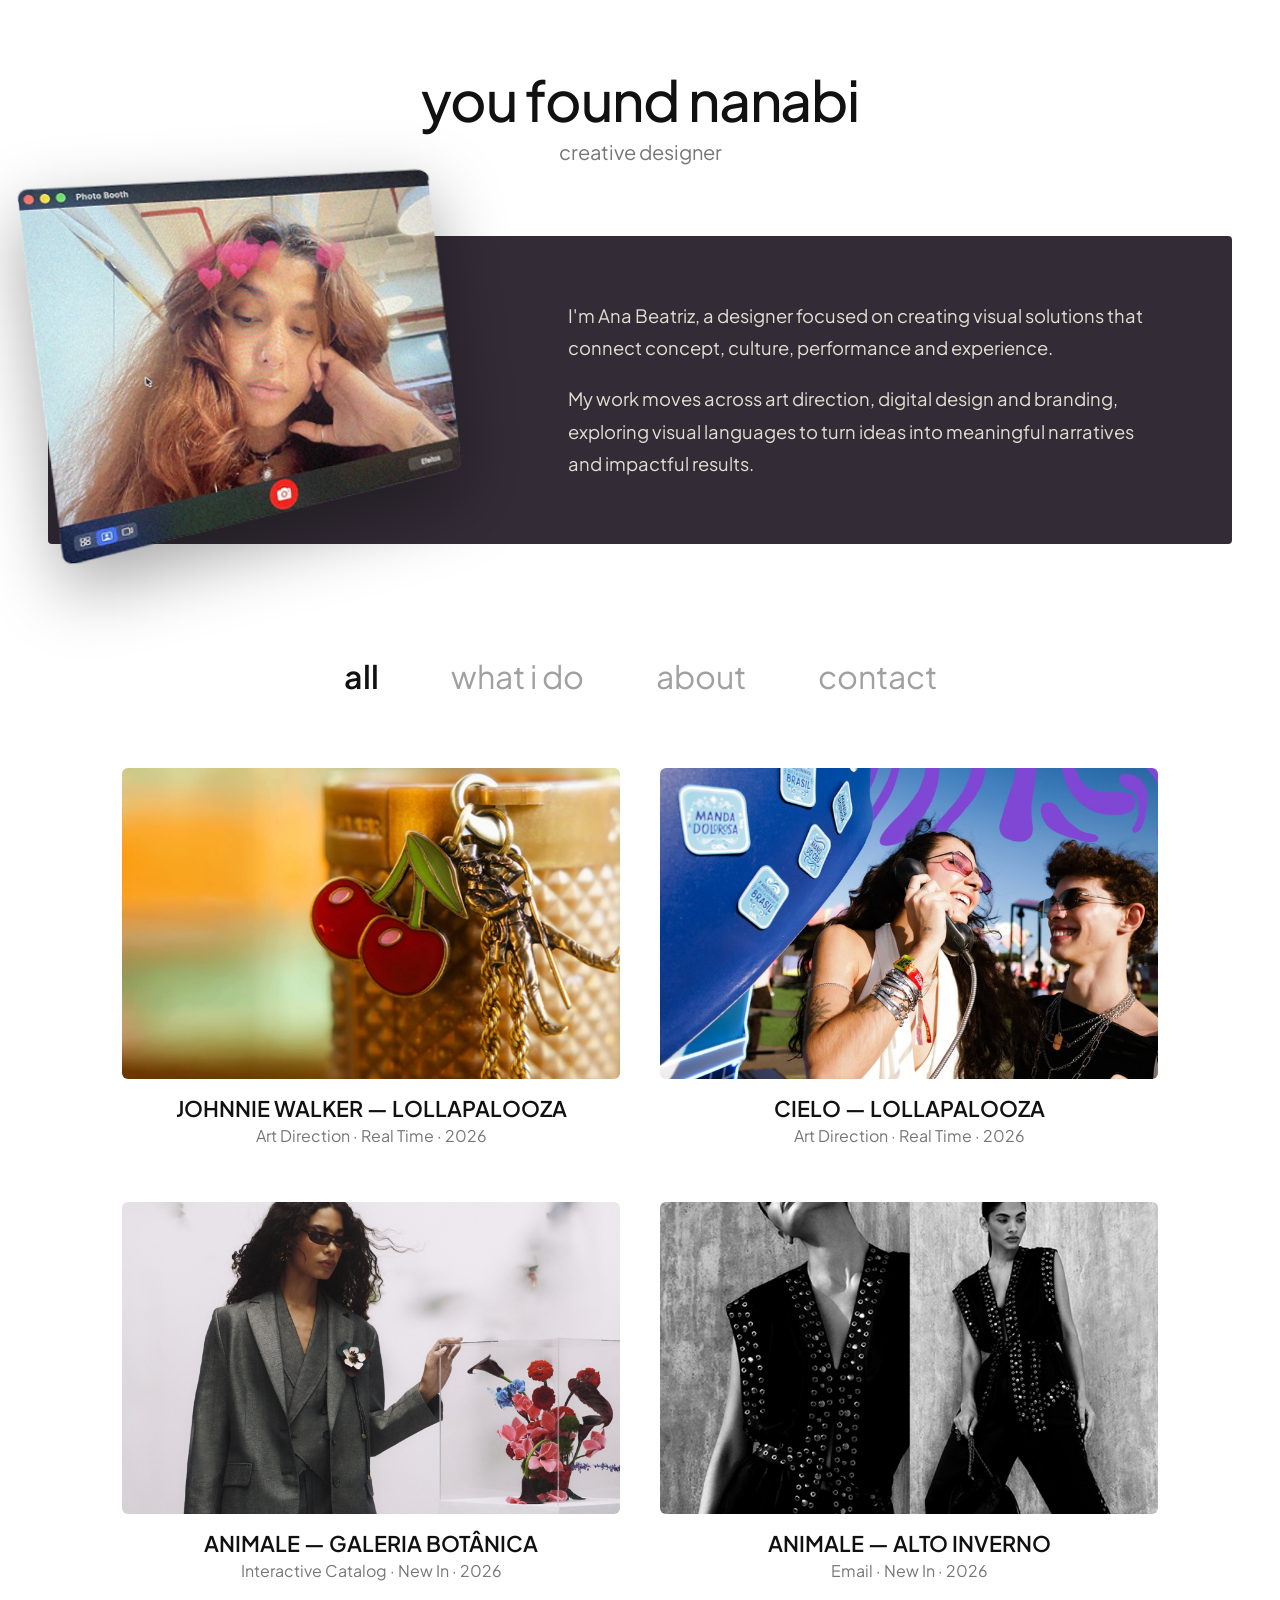
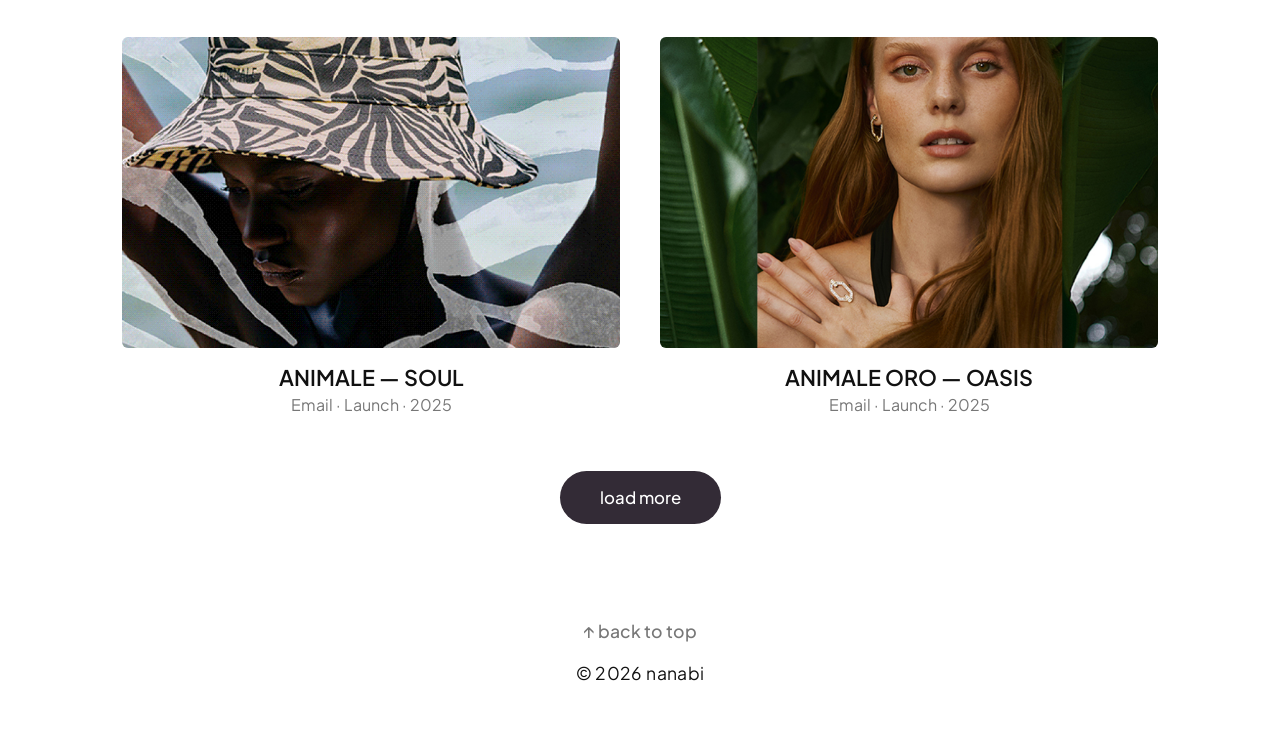
==== index.html @ c6c9f2a1 "Update image sources and alt texts in index.html" ====
<!DOCTYPE html>
<html lang="en">
<head>
  <meta charset="UTF-8">
  <meta name="viewport" content="width=device-width, initial-scale=1.0">
  <title>nanabi — creative designer</title>

  <!-- FAVICON -->
  <link rel="icon" type="image/png" href="star.png">

  <link rel="stylesheet" href="./style.css">
  <link rel="preconnect" href="https://fonts.googleapis.com">
  <link rel="preconnect" href="https://fonts.gstatic.com" crossorigin>
  <link href="https://fonts.googleapis.com/css2?family=Plus+Jakarta+Sans:wght@300;400;500;600;700&display=swap" rel="stylesheet">
</head>
<body id="top">

  <!-- HERO SECTION -->
  <header class="hero">
    <h1>you found nanabi</h1>
    <p class="subtitle">creative designer</p>

    <!-- BANNER CARD CENTRADO -->
    <div class="banner-container">
      <div class="banner-dark-card">
        <div class="photo-window">
          <img src="FOTO1.png" alt="Ana Beatriz — Photo Booth">
        </div>
        <div class="bio-text">
          <p>I'm Ana Beatriz, a designer focused on creating visual solutions that connect concept, culture, performance and experience.</p>
          <p>My work moves across art direction, digital design and branding, exploring visual languages to turn ideas into meaningful narratives and impactful results.</p>
        </div>
      </div>
    </div>
  </header>

  <!-- NAVIGATION TABS -->
  <nav class="tab-nav">
    <button class="tab-btn active" onclick="switchTab('all')">all</button>
    <button class="tab-btn" onclick="switchTab('what i do')">what i do</button>
    <button class="tab-btn" onclick="switchTab('about')">about</button>
    <button class="tab-btn" onclick="switchTab('contact')">contact</button>
  </nav>

  <!-- CONTENT SECTIONS -->
  <main class="content-area">

    <!-- TAB: ALL -->
    <section id="all" class="tab-content active">
      <div class="projects-grid" id="projects-grid">

        <!-- PROJETOS VISÍVEIS INICIALMENTE -->

        <!-- ART DIRECTION -->
        <div class="project-card" onclick="openModal('modal-johnnie-walker')" style="cursor: pointer;">
          <div class="card-thumb"><img src="THUMBS/Art Direction_01.jpg" alt="JOHNNIE WALKER — LOLLAPALOOZA 2026"></div>
          <div class="card-info">
            <h3>JOHNNIE WALKER — LOLLAPALOOZA</h3>
            <p>Art Direction · Real Time · 2026</p>
          </div>
        </div>

        <div class="project-card" onclick="openModal('modal-cielo')" style="cursor: pointer;">
          <div class="card-thumb"><img src="THUMBS/Art Direction_02.jpg" alt="CIELO — LOLLAPALOOZA 2026"></div>
          <div class="card-info">
            <h3>CIELO — LOLLAPALOOZA</h3>
            <p>Art Direction · Real Time · 2026</p>
          </div>
        </div>

        <!-- CRM -->
        <div class="project-card" onclick="openModal('modal-crm-galeria')" style="cursor: pointer;">
          <div class="card-thumb"><img src="THUMBS/CRM_06.jpg" alt="ANIMALE — GALERIA BOTÂNICA"></div>
          <div class="card-info">
            <h3>ANIMALE — GALERIA BOTÂNICA</h3>
            <p>Interactive Catalog · New In · 2026</p>
          </div>
        </div>

        <div class="project-card" onclick="openModal('modal-crm-01')" style="cursor: pointer;">
          <div class="card-thumb"><img src="THUMBS/CRM_01.jpg" alt="ANIMALE — ALTO INVERNO 26"></div>
          <div class="card-info">
            <h3>ANIMALE — ALTO INVERNO</h3>
            <p>Email · New In · 2026</p>
          </div>
        </div>

        <div class="project-card" onclick="openModal('modal-crm-02')" style="cursor: pointer;">
          <div class="card-thumb"><img src="THUMBS/CRM_02.jpg" alt="ANIMALE — SOUL"></div>
          <div class="card-info">
            <h3>ANIMALE — SOUL</h3>
            <p>Email · Launch · 2025</p>
          </div>
        </div>

        <div class="project-card" onclick="openModal('modal-crm-03')" style="cursor: pointer;">
          <div class="card-thumb"><img src="THUMBS/CRM_03.jpg" alt="ANIMALE ORO — OASIS 26"></div>
          <div class="card-info">
            <h3>ANIMALE ORO — OASIS</h3>
            <p>Email · Launch · 2025</p>
          </div>
        </div>

        <!-- PROJETOS OCULTOS (EXIBIDOS AO CLICAR EM "LOAD MORE") -->

        <div class="project-card hidden-project" onclick="openModal('modal-crm-05')" style="cursor: pointer;">
          <div class="card-thumb"><img src="THUMBS/CRM_05.jpg" alt="ANIMALE ORO — NOVIDADES MAIO"></div>
          <div class="card-info">
            <h3>ANIMALE ORO — NOVIDADES MAIO</h3>
            <p>Interactive Catalog · Launch · 2026</p>
          </div>
        </div>

        <div class="project-card hidden-project" onclick="openModal('modal-crm-04')" style="cursor: pointer;">
          <div class="card-thumb"><img src="THUMBS/CRM_04.jpg" alt="ANIMALE — DIA DAS MÃES"></div>
          <div class="card-info">
            <h3>ANIMALE — DIA DAS MÃES</h3>
            <p>Email · Campaign · 2025</p>
          </div>
        </div>

        <!-- DIGITAL CAMPAIGNS -->
        <div class="project-card hidden-project" onclick="openModal('modal-digital-verao')" style="cursor: pointer;">
          <div class="card-thumb"><img src="THUMBS/DIGITAL_CAMPAIGNS_03.jpg" alt="ANIMALE — VERÃO"></div>
          <div class="card-info">
            <h3>ANIMALE — FLORESTANIA</h3>
            <p>Digital Campaign · New In · 2026</p>
          </div>
        </div>

        <div class="project-card hidden-project" onclick="openModal('modal-digital-02')" style="cursor: pointer;">
          <div class="card-thumb"><img src="THUMBS/DIGITAL_CAMPAIGNS_02.jpg" alt="ANIMALE — WESTERN MEDIA"></div>
          <div class="card-info">
            <h3>ANIMALE — WESTERN MEDIA</h3>
            <p>Digital Campaign · Video · 2025</p>
          </div>
        </div>

        <div class="project-card hidden-project" onclick="openModal('modal-digital-01')" style="cursor: pointer;">
          <div class="card-thumb"><img src="THUMBS/DIGITAL_CAMPAIGNS_01.jpg" alt="ANIMALE ORO — JUNHO 25"></div>
          <div class="card-info">
            <h3>ANIMALE ORO — NEW IN</h3>
            <p>Digital Campaign · Video · 2025</p>
          </div>
        </div>

        <div class="project-card hidden-project" onclick="openModal('modal-digital-serpent')" style="cursor: pointer;">
          <div class="card-thumb"><img src="THUMBS/DIGITAL_CAMPAIGNS_04.jpg" alt="ANIMALE ORO — SERPENT DANCE"></div>
          <div class="card-info">
            <h3>ANIMALE ORO — SERPENT DANCE</h3>
            <p>Digital Campaign · Video · 2025</p>
          </div>
        </div>

        <!-- UI DESIGN -->
        <div class="project-card hidden-project" onclick="openModal('modal-ui-01')" style="cursor: pointer;">
          <div class="card-thumb"><img src="THUMBS/UI_01.jpg" alt="ANIMALE — ART LABEL"></div>
          <div class="card-info">
            <h3>ANIMALE — ART LABEL II</h3>
            <p>Landing Page · UI Design · 2025</p>
          </div>
        </div>

        <div class="project-card hidden-project" onclick="openModal('modal-ui-02')" style="cursor: pointer;">
          <div class="card-thumb"><img src="THUMBS/UI_02.jpg" alt="ANIMALE ORO"></div>
          <div class="card-info">
            <h3>ANIMALE ORO</h3>
            <p>Subhome · UI Design · 2026</p>
          </div>
        </div>

        <div class="project-card hidden-project" onclick="openModal('modal-ui-03')" style="cursor: pointer;">
          <div class="card-thumb"><img src="THUMBS/UI_03.jpg" alt="ANIMALE — ALTO VERÃO 26"></div>
          <div class="card-info">
            <h3>ANIMALE — ALTO VERÃO</h3>
            <p>Homepage · UI Design · 2025</p>
          </div>
        </div>

        <div class="project-card hidden-project" onclick="openModal('modal-ui-04')" style="cursor: pointer;">
          <div class="card-thumb"><img src="THUMBS/UI_04.jpg" alt="ANIMALE — INVERNO 26"></div>
          <div class="card-info">
            <h3>ANIMALE — ON TOUR</h3>
            <p>Homepage · UI Design · 2026</p>
          </div>
        </div>

        <!-- SOCIAL MEDIA -->
        <div class="project-card hidden-project" onclick="openModal('modal-social-01')" style="cursor: pointer;">
          <div class="card-thumb"><img src="THUMBS/SOCIAL_01.jpg" alt="NEON — FESTIVAL NÔMADE"></div>
          <div class="card-info">
            <h3>NEON — FESTIVAL NÔMADE</h3>
            <p>Social Media · Real Time · 2026</p>
          </div>
        </div>

        <div class="project-card hidden-project" onclick="openModal('modal-social-02')" style="cursor: pointer;">
          <div class="card-thumb"><img src="THUMBS/SOCIAL_02.jpg" alt="WILDHEART — FESTIVAL"></div>
          <div class="card-info">
            <h3>WILDHEART — FESTIVAL</h3>
            <p>Social Media · Personal Project · 2024</p>
          </div>
        </div>

        <!-- OOH -->
        <div class="project-card hidden-project" onclick="openModal('modal-ooh-01')" style="cursor: pointer;">
          <div class="card-thumb"><img src="THUMBS/OOH_01.jpg" alt="ANIMALE — INVERNO 26"></div>
          <div class="card-info">
            <h3>ANIMALE — ON TOUR</h3>
            <p>OOH · Aeroporto Santos Dumont · 2026</p>
          </div>
        </div>

        <div class="project-card hidden-project" onclick="openModal('modal-ooh-02')" style="cursor: pointer;">
          <div class="card-thumb"><img src="THUMBS/OOH_02.jpg" alt="NINA MORAES DESIGN — INTERIORES"></div>
          <div class="card-info">
            <h3>NINA MORAES DESIGN — CASA MINIMUNDO</h3>
            <p>Print · Art Preparation · 2023</p>
          </div>
        </div>

      </div>

      <!-- BOTÃO LOAD MORE -->
      <div class="load-more-container">
        <button id="load-more-btn" onclick="showMoreProjects()">load more</button>
      </div>
    </section>

    <!-- WHAT I DO TAB -->
    <section id="what i do" class="tab-content">
      <div class="pills-grid">
        <a href="art-direction.html" class="pill-btn">Art Direction</a>
        <a href="crm.html" class="pill-btn">CRM</a>
        <a href="digital-campaigns.html" class="pill-btn">Digital Campaigns</a>
        <a href="ui-design.html" class="pill-btn">UI Design</a>
        <a href="social-media.html" class="pill-btn">Social Media</a>
        <a href="ooh.html" class="pill-btn">In the Streets</a>
      </div>
    </section>

    <!-- ABOUT TAB -->
    <section id="about" class="tab-content">
      <div class="about-text">
        <p>Based in Rio de Janeiro, Brazil, with a degree in Advertising and experience in digital communication and creative projects, I've worked across digital and offline environments, developing visual solutions for brands across different touchpoints.</p>
        <p>My approach combines aesthetics, strategy, and performance, always considering how design can strengthen brands and create meaningful experiences.</p>
        <p>I'm constantly learning, exploring new trends, and developing my technical and interpersonal skills. My favorite quality is curiosity; I believe it keeps me moving forward, pushing me to explore, learn, and go further.</p>
        
        <!-- TOOLS -->
        <div class="tools-section">
          <h3>tools</h3>
          <p>Photoshop · Figma · Illustrator · After Effects</p>
        </div>
      </div>
    </section>

    <!-- CONTACT TAB -->
    <section id="contact" class="tab-content">
      <div class="contact-box">
        <a href="mailto:nanabiart@gmail.com" class="email-link">
          <img src="E-MAIL.png" alt="nanabiart@gmail.com" class="email-img">
        </a>
        <div class="social-buttons">
          <a href="https://www.linkedin.com/in/nanabi/" target="_blank" rel="noopener noreferrer">
            <img src="LINKEDIN.png" alt="LinkedIn" class="social-btn-img">
          </a>
          <a href="https://www.behance.net/nanabiart" target="_blank" rel="noopener noreferrer">
            <img src="BEHANCE.png" alt="Behance" class="social-btn-img">
          </a>
        </div>
      </div>
    </section>

  </main>

  <!-- ==================== ESTRUTURAS DE MODAL (HOME: LAYOUT COMPACTO) ==================== -->

  <!-- ART DIRECTION -->
  <div id="modal-johnnie-walker" class="modal-overlay" onclick="closeModal(event, 'modal-johnnie-walker')">
    <div class="modal-card modal-home" onclick="event.stopPropagation()">
      <div class="modal-media-scroll">
        <img src="THUMBS/Art Direction_01.jpg" alt="Johnnie Walker — Lollapalooza 2026">
      </div>
      <div class="modal-fixed-footer">
        <h3>JOHNNIE WALKER — LOLLAPALOOZA</h3>
        <p>Art Direction · Real Time · 2026</p>
        <a href="art-direction.html?project=modal-johnnie-walker" class="modal-cta-btn">view project</a>
      </div>
    </div>
  </div>

  <div id="modal-cielo" class="modal-overlay" onclick="closeModal(event, 'modal-cielo')">
    <div class="modal-card modal-home" onclick="event.stopPropagation()">
      <div class="modal-media-scroll">
        <img src="THUMBS/Art Direction_02.jpg" alt="Cielo — Lollapalooza 2026">
      </div>
      <div class="modal-fixed-footer">
        <h3>CIELO — LOLLAPALOOZA</h3>
        <p>Art Direction · Real Time · 2026</p>
        <a href="art-direction.html?project=modal-cielo" class="modal-cta-btn">view project</a>
      </div>
    </div>
  </div>

  <!-- CRM -->
  <div id="modal-crm-galeria" class="modal-overlay" onclick="closeModal(event, 'modal-crm-galeria')">
    <div class="modal-card modal-home" onclick="event.stopPropagation()">
      <div class="modal-media-scroll">
        <img src="THUMBS/CRM_06.jpg" alt="ANIMALE — GALERIA BOTÂNICA">
      </div>
      <div class="modal-fixed-footer">
        <h3>ANIMALE — GALERIA BOTÂNICA</h3>
        <p>Interactive Catalog · New In · 2026</p>
        <a href="crm.html?project=modal-crm-galeria" class="modal-cta-btn">view project</a>
      </div>
    </div>
  </div>

  <div id="modal-crm-01" class="modal-overlay" onclick="closeModal(event, 'modal-crm-01')">
    <div class="modal-card modal-home" onclick="event.stopPropagation()">
      <div class="modal-media-scroll">
        <img src="THUMBS/CRM_01.jpg" alt="ANIMALE — ALTO INVERNO 26">
      </div>
      <div class="modal-fixed-footer">
        <h3>ANIMALE — ALTO INVERNO</h3>
        <p>Email · New In · 2026</p>
        <a href="crm.html?project=modal-crm-01" class="modal-cta-btn">view project</a>
      </div>
    </div>
  </div>

  <div id="modal-crm-02" class="modal-overlay" onclick="closeModal(event, 'modal-crm-02')">
    <div class="modal-card modal-home" onclick="event.stopPropagation()">
      <div class="modal-media-scroll">
        <img src="THUMBS/CRM_02.jpg" alt="ANIMALE — SOUL 25">
      </div>
      <div class="modal-fixed-footer">
        <h3>ANIMALE — SOUL</h3>
        <p>Email · Launch · 2025</p>
        <a href="crm.html?project=modal-crm-02" class="modal-cta-btn">view project</a>
      </div>
    </div>
  </div>

  <div id="modal-crm-03" class="modal-overlay" onclick="closeModal(event, 'modal-crm-03')">
    <div class="modal-card modal-home" onclick="event.stopPropagation()">
      <div class="modal-media-scroll">
        <img src="THUMBS/CRM_03.jpg" alt="ANIMALE ORO — OASIS 26">
      </div>
      <div class="modal-fixed-footer">
        <h3>ANIMALE ORO — OASIS</h3>
        <p>Email · Launch · 2025</p>
        <a href="crm.html?project=modal-crm-03" class="modal-cta-btn">view project</a>
      </div>
    </div>
  </div>

  <div id="modal-crm-05" class="modal-overlay" onclick="closeModal(event, 'modal-crm-05')">
    <div class="modal-card modal-home" onclick="event.stopPropagation()">
      <div class="modal-media-scroll">
        <img src="THUMBS/CRM_05.jpg" alt="ANIMALE ORO — NOVIDADES MAIO">
      </div>
      <div class="modal-fixed-footer">
        <h3>ANIMALE ORO — NOVIDADES MAIO</h3>
        <p>Interactive Catalog · Launch · 2026</p>
        <a href="crm.html?project=modal-crm-05" class="modal-cta-btn">view project</a>
      </div>
    </div>
  </div>

  <div id="modal-crm-04" class="modal-overlay" onclick="closeModal(event, 'modal-crm-04')">
    <div class="modal-card modal-home" onclick="event.stopPropagation()">
      <div class="modal-media-scroll">
        <img src="THUMBS/CRM_04.jpg" alt="ANIMALE — DIA DAS MÃES 25">
      </div>
      <div class="modal-fixed-footer">
        <h3>ANIMALE — DIA DAS MÃES</h3>
        <p>Email · Campaign · 2025</p>
        <a href="crm.html?project=modal-crm-04" class="modal-cta-btn">view project</a>
      </div>
    </div>
  </div>

  <!-- DIGITAL CAMPAIGNS -->
  <div id="modal-digital-verao" class="modal-overlay" onclick="closeModal(event, 'modal-digital-verao')">
    <div class="modal-card modal-home" onclick="event.stopPropagation()">
      <div class="modal-media-scroll">
        <img src="THUMBS/DIGITAL_CAMPAIGNS_03.jpg" alt="ANIMALE — VERÃO">
      </div>
      <div class="modal-fixed-footer">
        <h3>ANIMALE — FLORESTANIA</h3>
        <p>Digital Campaign · New In · 2026</p>
        <a href="digital-campaigns.html?project=modal-digital-verao" class="modal-cta-btn">view project</a>
      </div>
    </div>
  </div>

  <div id="modal-digital-02" class="modal-overlay" onclick="closeModal(event, 'modal-digital-02')">
    <div class="modal-card modal-home" onclick="event.stopPropagation()">
      <div class="modal-media-scroll">
        <img src="THUMBS/DIGITAL_CAMPAIGNS_02.jpg" alt="ANIMALE — WESTERN MEDIA 25">
      </div>
      <div class="modal-fixed-footer">
        <h3>ANIMALE — WESTERN MEDIA</h3>
        <p>Digital Campaign · Video · 2025</p>
        <a href="digital-campaigns.html?project=modal-digital-02" class="modal-cta-btn">view project</a>
      </div>
    </div>
  </div>

  <div id="modal-digital-01" class="modal-overlay" onclick="closeModal(event, 'modal-digital-01')">
    <div class="modal-card modal-home" onclick="event.stopPropagation()">
      <div class="modal-media-scroll">
        <img src="THUMBS/DIGITAL_CAMPAIGNS_01.jpg" alt="ANIMALE ORO — JUNHO 25">
      </div>
      <div class="modal-fixed-footer">
        <h3>ANIMALE ORO — NEW IN</h3>
        <p>Digital Campaign · Video · 2025</p>
        <a href="digital-campaigns.html?project=modal-digital-01" class="modal-cta-btn">view project</a>
      </div>
    </div>
  </div>

  <div id="modal-digital-serpent" class="modal-overlay" onclick="closeModal(event, 'modal-digital-serpent')">
    <div class="modal-card modal-home" onclick="event.stopPropagation()">
      <div class="modal-media-scroll">
        <img src="THUMBS/DIGITAL_CAMPAIGNS_04.jpg" alt="ANIMALE ORO — SERPENT DANCE">
      </div>
      <div class="modal-fixed-footer">
        <h3>ANIMALE ORO — SERPENT DANCE</h3>
        <p>Digital Campaign · Video · 2025</p>
        <a href="digital-campaigns.html?project=modal-digital-serpent" class="modal-cta-btn">view project</a>
      </div>
    </div>
  </div>

  <!-- UI DESIGN -->
  <div id="modal-ui-01" class="modal-overlay" onclick="closeModal(event, 'modal-ui-01')">
    <div class="modal-card modal-home" onclick="event.stopPropagation()">
      <div class="modal-media-scroll">
        <img src="THUMBS/UI_01.jpg" alt="ANIMALE — ART LABEL 25">
      </div>
      <div class="modal-fixed-footer">
        <h3>ANIMALE — ART LABEL II</h3>
        <p>Landing Page · UI Design · 2025</p>
        <a href="ui-design.html?project=modal-ui-01" class="modal-cta-btn">view project</a>
      </div>
    </div>
  </div>

  <div id="modal-ui-02" class="modal-overlay" onclick="closeModal(event, 'modal-ui-02')">
    <div class="modal-card modal-home" onclick="event.stopPropagation()">
      <div class="modal-media-scroll">
        <img src="THUMBS/UI_02.jpg" alt="ANIMALE ORO 26">
      </div>
      <div class="modal-fixed-footer">
        <h3>ANIMALE ORO</h3>
        <p>Subhome · UI Design · 2026</p>
        <a href="ui-design.html?project=modal-ui-02" class="modal-cta-btn">view project</a>
      </div>
    </div>
  </div>

  <div id="modal-ui-03" class="modal-overlay" onclick="closeModal(event, 'modal-ui-03')">
    <div class="modal-card modal-home" onclick="event.stopPropagation()">
      <div class="modal-media-scroll">
        <img src="THUMBS/UI_03.jpg" alt="ANIMALE — ALTO VERÃO 26">
      </div>
      <div class="modal-fixed-footer">
        <h3>ANIMALE — ALTO VERÃO</h3>
        <p>Homepage · UI Design · 2025</p>
        <a href="ui-design.html?project=modal-ui-03" class="modal-cta-btn">view project</a>
      </div>
    </div>
  </div>

  <div id="modal-ui-04" class="modal-overlay" onclick="closeModal(event, 'modal-ui-04')">
    <div class="modal-card modal-home" onclick="event.stopPropagation()">
      <div class="modal-media-scroll">
        <img src="THUMBS/UI_04.jpg" alt="ANIMALE — INVERNO 26">
      </div>
      <div class="modal-fixed-footer">
        <h3>ANIMALE — ON TOUR</h3>
        <p>Homepage · UI Design · 2026</p>
        <a href="ui-design.html?project=modal-ui-04" class="modal-cta-btn">view project</a>
      </div>
    </div>
  </div>

  <!-- SOCIAL MEDIA -->
  <div id="modal-social-01" class="modal-overlay" onclick="closeModal(event, 'modal-social-01')">
    <div class="modal-card modal-home" onclick="event.stopPropagation()">
      <div class="modal-media-scroll">
        <img src="THUMBS/SOCIAL_01.jpg" alt="NEON — FESTIVAL NÔMADE 2026">
      </div>
      <div class="modal-fixed-footer">
        <h3>NEON — FESTIVAL NÔMADE</h3>
        <p>Social Media · Real Time · 2026</p>
        <a href="social-media.html?project=modal-social-01" class="modal-cta-btn">view project</a>
      </div>
    </div>
  </div>

  <div id="modal-social-02" class="modal-overlay" onclick="closeModal(event, 'modal-social-02')">
    <div class="modal-card modal-home" onclick="event.stopPropagation()">
      <div class="modal-media-scroll">
        <img src="THUMBS/SOCIAL_02.jpg" alt="WILDHEART — FESTIVAL 2024">
      </div>
      <div class="modal-fixed-footer">
        <h3>WILDHEART — FESTIVAL</h3>
        <p>Social Media · Personal Project · 2024</p>
        <a href="social-media.html?project=modal-social-02" class="modal-cta-btn">view project</a>
      </div>
    </div>
  </div>

  <!-- OOH -->
  <div id="modal-ooh-01" class="modal-overlay" onclick="closeModal(event, 'modal-ooh-01')">
    <div class="modal-card modal-home" onclick="event.stopPropagation()">
      <div class="modal-media-scroll">
        <img src="THUMBS/OOH_01.jpg" alt="ANIMALE — INVERNO 26">
      </div>
      <div class="modal-fixed-footer">
        <h3>ANIMALE — ON TOUR</h3>
        <p>OOH · Aeroporto Santos Dumont · 2026</p>
        <a href="ooh.html?project=modal-ooh-01" class="modal-cta-btn">view project</a>
      </div>
    </div>
  </div>

  <div id="modal-ooh-02" class="modal-overlay" onclick="closeModal(event, 'modal-ooh-02')">
    <div class="modal-card modal-home" onclick="event.stopPropagation()">
      <div class="modal-media-scroll">
        <img src="THUMBS/OOH_02.jpg" alt="NINA MORAES DESIGN — CASA MINIMUNDO 2023">
      </div>
      <div class="modal-fixed-footer">
        <h3>NINA MORAES DESIGN — CASA MINIMUNDO</h3>
        <p>Print · Art Preparation · 2023</p>
        <a href="ooh.html?project=modal-ooh-02" class="modal-cta-btn">view project</a>
      </div>
    </div>
  </div>

  <!-- FOOTER COPYRIGHT & BACK TO TOP -->
  <footer class="site-footer">
    <a href="#top" class="back-link back-to-top">↑ back to top</a>
    <p>© 2026 nanabi</p>
  </footer>

  <script src="./script.js"></script>
</body>
</html>
---- style.css ----
:root {
  --bg-color: #ffffff;
  --dark-banner: #332B36;
  --text-dark: #111111;
  --text-muted: #777777;
  --pill-bg: #332B36;
  --pill-hover: #221c24;
  --font-main: 'Plus Jakarta Sans', -apple-system, sans-serif;
}

html {
  scroll-behavior: smooth;
}

* {
  margin: 0;
  padding: 0;
  box-sizing: border-box;
}

body {
  font-family: var(--font-main);
  background-color: var(--bg-color);
  color: var(--text-dark);
  -webkit-font-smoothing: antialiased;
  min-height: 100vh;
  display: flex;
  flex-direction: column;
  overflow-x: hidden;
}

/* HERO */
.hero {
  text-align: center;
  padding-top: 4rem;
  width: 100%;
}

.hero h1 {
  font-size: 3.5rem;
  font-weight: 500;
  letter-spacing: -0.02em;
}

.hero .subtitle {
  color: var(--text-muted);
  font-size: 1.25rem;
  margin-top: 0.3rem;
  margin-bottom: 4.5rem;
}

/* CONTAINER CENTRADO */
.banner-container {
  width: 100%;
  max-width: 1320px;
  margin: 0 auto 2rem auto;
  padding: 0 3rem;
  position: relative;
}

.banner-dark-card {
  background-color: var(--dark-banner);
  border-radius: 4px;
  display: flex;
  align-items: center;
  padding: 4rem 5rem;
  position: relative;
  min-height: 280px;
}

/* PHOTO BOOTH OVERLAY */
.photo-window {
  width: 500px;
  position: absolute;
  left: -50px;
  top: 40%;
  transform: translateY(-50%) rotate(-3.5deg);
  transform-origin: center center;
  filter: drop-shadow(0 25px 35px rgba(0, 0, 0, 0.35));
  transition: transform 0.3s ease;
  z-index: 10;
  pointer-events: none;
}

.photo-window img {
  width: 100%;
  display: block;
  pointer-events: auto;
}

.photo-window:hover {
  transform: translateY(-50%) rotate(0deg) scale(1.02);
}

/* BIO TEXT */
.bio-text {
  margin-left: 440px;
  color: #e2dfd2;
  font-size: 1.15rem;
  line-height: 1.75;
  text-align: left;
  max-width: 720px;
}

.bio-text p + p {
  margin-top: 1.2rem;
}

/* TAB NAV */
.tab-nav {
  display: flex;
  justify-content: center;
  gap: 4.5rem;
  margin: 5rem 0 4.5rem 0;
  position: relative;
  z-index: 30;
}

.tab-btn {
  background: none;
  border: none;
  font-family: var(--font-main);
  font-size: 2rem;
  font-weight: 400;
  color: #a0a0a0;
  cursor: pointer;
  transition: color 0.2s ease, font-weight 0.2s ease;
  position: relative;
  z-index: 35;
  text-transform: lowercase;
}

.tab-btn:hover,
.tab-btn.active {
  color: var(--text-dark);
  font-weight: 600;
}

/* TABS CONTENT */
.content-area {
  flex: 1;
}

.tab-content {
  display: none;
  max-width: 1100px;
  margin: 0 auto;
  padding: 0 2rem;
  text-align: center;
}

.tab-content.active {
  display: block;
}

/* PORTFOLIO PILLS */
.pills-grid {
  display: flex;
  flex-wrap: wrap;
  justify-content: center;
  gap: 1.5rem 1.8rem;
  max-width: 980px;
  margin: 0 auto;
}

.pill-btn {
  background-color: var(--pill-bg);
  color: #ffffff;
  padding: 1.2rem 3rem;
  border-radius: 60px;
  text-decoration: none;
  font-size: 1.15rem;
  font-weight: 500;
  transition: all 0.2s ease;
  white-space: nowrap;
}

.pill-btn:hover {
  background-color: var(--pill-hover);
  transform: translateY(-3px);
}

/* ABOUT SECTION */
.about-text {
  font-size: 1.15rem;
  line-height: 1.75;
  color: var(--text-dark);
  text-align: center;
  max-width: 820px;
  margin: 0 auto;
}

.about-text p + p {
  margin-top: 1.8rem;
}

/* FERRAMENTAS NA ABA ABOUT */
.tools-section {
  margin-top: 1.8rem;
  padding-top: 0;
  border-top: none;
}

.tools-section h3 {
  font-size: 2rem;
  font-weight: 600;
  margin-bottom: 0.8rem;
  color: var(--text-dark);
  text-transform: lowercase;
  letter-spacing: normal;
}

.tools-section p {
  font-size: 1.15rem;
  color: var(--text-dark);
  line-height: 1.75;
}

/* CONTACT SECTION */
.contact-box {
  margin-top: 4rem;
  display: flex;
  flex-direction: column;
  align-items: center;
  gap: 3rem;
}

.email-img {
  max-width: 520px;
  width: 100%;
  height: auto;
  transition: transform 0.2s ease;
}

.email-img:hover {
  transform: translateY(-2px);
}

.social-buttons {
  display: flex;
  justify-content: center;
  align-items: center;
  gap: 2rem;
}

.social-btn-img {
  height: 48px;
  width: auto;
  transition: transform 0.2s ease;
}

.social-btn-img:hover {
  transform: scale(1.08);
}

/* GALERIAS E INTERNAS (HEADER FIXO EM CIMA) */
.project-header {
  position: sticky;
  top: 0;
  background-color: var(--bg-color);
  z-index: 100;
  max-width: 1320px;
  margin: 0 auto;
  padding: 3rem 3rem 2rem 3rem;
  display: flex;
  flex-direction: column;
  gap: 1.2rem;
  width: 100%;
}

.back-link {
  color: var(--text-muted);
  text-decoration: none;
  font-size: 1.1rem;
  font-weight: 500;
  transition: color 0.2s ease;
}

.back-link:hover {
  color: var(--text-dark);
}

.category-title {
  font-size: 3.2rem;
  font-weight: 600;
  letter-spacing: -0.02em;
}

.gallery-container {
  max-width: 1320px;
  margin: 0 auto;
  padding: 0 3rem;
  width: 100%;
  flex: 1;
}

.projects-grid {
  display: grid;
  grid-template-columns: repeat(2, 1fr);
  gap: 3.5rem 2.5rem;
}

.project-card {
  text-decoration: none;
  color: var(--text-dark);
  display: flex;
  flex-direction: column;
  gap: 1rem;
}

/* ESCONDE PROJETOS ADICIONAIS INICIALMENTE */
.project-card.hidden-project {
  display: none !important;
}

.card-thumb {
  width: 100%;
  aspect-ratio: 16 / 10;
  background-color: #f2f2f2;
  border-radius: 6px;
  overflow: hidden;
}

.card-thumb img {
  width: 100%;
  height: 100%;
  object-fit: cover;
  transition: transform 0.4s ease;
}

.project-card:hover .card-thumb img {
  transform: scale(1.04);
}

.card-info h3 {
  font-size: 1.35rem;
  font-weight: 600;
}

.card-info p {
  font-size: 1rem;
  color: var(--text-muted);
  margin-top: 0.2rem;
}

/* BOTÃO LOAD MORE */
.load-more-container {
  display: flex;
  justify-content: center;
  margin-top: 3.5rem;
  width: 100%;
}

#load-more-btn {
  background-color: var(--pill-bg);
  color: #ffffff;
  border: none;
  padding: 1rem 2.5rem;
  border-radius: 60px;
  font-family: var(--font-main);
  font-size: 1.05rem;
  font-weight: 500;
  cursor: pointer;
  transition: all 0.2s ease;
  text-transform: lowercase;
}

#load-more-btn:hover {
  background-color: var(--pill-hover);
  transform: translateY(-2px);
}

/* ===================================================
   MODAIS DE VISUALIZAÇÃO
   =================================================== */

/* OVERLAY TRANSLÚCIDO COM BLUR */
.modal-overlay {
  display: none;
  position: fixed;
  top: 0;
  left: 0;
  width: 100vw;
  height: 100vh;
  background-color: rgba(30, 30, 30, 0.65);
  backdrop-filter: blur(10px);
  -webkit-backdrop-filter: blur(10px);
  z-index: 1000;
  justify-content: center;
  align-items: center;
  padding: 2rem;
}

.modal-overlay.active {
  display: flex;
}

/* BASE COMUM DO CARD */
.modal-card {
  background-color: #ffffff;
  border-radius: 12px;
  overflow: hidden;
  box-shadow: 0 30px 60px rgba(0, 0, 0, 0.45);
  padding: 1rem;
  position: relative;
}

/* BOTÃO CLOSE EM CINZA SUAVE */
.modal-close-btn {
  position: absolute;
  top: 1rem;
  right: 1rem;
  background-color: #f1f1f1;
  color: #555555;
  border: none;
  border-radius: 50%;
  width: 32px;
  height: 32px;
  font-size: 1rem;
  cursor: pointer;
  display: flex;
  align-items: center;
  justify-content: center;
  transition: background-color 0.2s ease, color 0.2s ease;
  z-index: 50;
}

.modal-close-btn:hover {
  background-color: #e2e2e2;
  color: #111111;
}

/* 1. LAYOUT DA HOME (TEXTO ABAIXO DA MÍDIA) */
.modal-card.modal-home {
  width: 100%;
  max-width: 560px;
  height: auto;
  max-height: 88vh;
  display: flex;
  flex-direction: column;
}

.modal-card.modal-home .modal-media-scroll {
  flex: initial;
  max-height: 68vh;
  overflow-y: auto;
  background-color: #ffffff;
}

.modal-card.modal-home .modal-media-scroll img,
.modal-card.modal-home .modal-media-scroll video {
  width: 100%;
  height: auto;
  display: block;
  border-radius: 6px;
}

.modal-fixed-footer {
  background-color: #ffffff;
  padding: 1rem 0.2rem 0.2rem 0.2rem;
  display: flex;
  flex-direction: column;
  align-items: flex-start;
}

.modal-fixed-footer h3 {
  font-size: 1.1rem;
  font-weight: 700;
  color: #111111;
  line-height: 1.2;
}

.modal-fixed-footer p {
  font-size: 0.9rem;
  color: #555555;
  margin-top: 0.2rem;
  line-height: 1.4;
}

/* BOTÃO CTA NOS MODAIS DA HOME (VIEW PROJECT) */
.modal-cta-btn {
  display: inline-block;
  margin-top: 0.8rem;
  padding: 0.45rem 1rem;
  background-color: #332B36 !important;
  color: #ffffff !important;
  text-decoration: none !important;
  font-size: 0.75rem;
  font-weight: 500;
  letter-spacing: 0.03em;
  text-transform: lowercase;
  border-radius: 20px;
  transition: background-color 0.2s ease, transform 0.2s ease;
}

.modal-cta-btn:hover {
  background-color: #221c24 !important;
  transform: translateY(-1px);
}

/* 2. LAYOUT DAS ESPECIALIDADES (SIDEBAR FIXA À DIREITA) */
.modal-card.modal-sidebar {
  width: 100%;
  max-width: 1120px;
  height: 85vh;
  max-height: 85vh;
  display: flex;
  flex-direction: row;
  gap: 2rem;
  overflow: hidden;
}

.modal-card.modal-sidebar .modal-media-scroll {
  flex: 1;
  max-width: 800px;
  height: 100%;
  overflow-y: auto;
  background-color: #ffffff !important;
  border-radius: 6px;
  position: relative;
}

.modal-card.modal-sidebar .modal-media-scroll img,
.modal-card.modal-sidebar .modal-media-scroll video {
  width: 100%;
  height: auto;
  display: block;
  border-radius: 6px;
}

/* PROTÓTIPOS EMBUTIDOS (FIGMA / IFRAMES / EMBEDS) */
.modal-card.modal-sidebar .modal-media-scroll iframe {
  width: 100%;
  height: 100%;
  min-height: 540px;
  border: none;
  border-radius: 6px;
  display: block;
  background-color: #ffffff !important;
}

/* AJUSTE EXCLUSIVO PARA EMBEDS DO INSTAGRAM */
.modal-card.modal-sidebar .modal-media-scroll iframe[src*="instagram.com"] {
  width: 100%;
  max-width: 480px;
  height: 100% !important;
  min-height: 480px;
  margin: 0 auto;
  display: block;
}

.modal-fixed-sidebar {
  width: 260px;
  flex-shrink: 0;
  background-color: #ffffff;
  padding: 0.5rem 1rem 1rem 0;
  display: flex;
  flex-direction: column;
  gap: 1rem;
  height: 100%;
  overflow-y: auto !important;
}

.modal-fixed-sidebar h3 {
  font-size: 1.15rem;
  font-weight: 700;
  color: #111111;
  line-height: 1.3;
}

.modal-fixed-sidebar p {
  font-size: 0.9rem;
  color: #444444;
  line-height: 1.55;
}

/* BARRA DE ROLAGEM DISCRETA NAS MÍDIAS E SIDEBAR */
.modal-media-scroll::-webkit-scrollbar,
.modal-fixed-sidebar::-webkit-scrollbar {
  width: 4px;
}

.modal-media-scroll::-webkit-scrollbar-thumb,
.modal-fixed-sidebar::-webkit-scrollbar-thumb {
  background: rgba(0, 0, 0, 0.15);
  border-radius: 3px;
}

/* FOOTER COPYRIGHT & BACK TO TOP */
.site-footer {
  text-align: center;
  padding: 6rem 0 3rem 0;
  width: 100%;
  display: flex;
  flex-direction: column;
  align-items: center;
  gap: 1.2rem;
}

.back-to-top {
  display: inline-block;
  cursor: pointer;
}

.site-footer p {
  font-size: 1.1rem;
  color: var(--text-dark);
  font-weight: 400;
  letter-spacing: 0.02em;
}

/* REGRAS RESPONSIVAS (TABLET E MOBILE) */
@media (max-width: 1024px) {
  .hero h1 { font-size: 2.8rem; }
  .tab-btn { font-size: 1.8rem; }
  .photo-window { width: 400px; left: -20px; top: 40%; }
  .bio-text { margin-left: 350px; font-size: 1rem; }
  .about-text { font-size: 1.05rem; }
  .pill-btn { font-size: 1.05rem; padding: 1rem 2.2rem; }
}

@media (max-width: 768px) {
  .hero { padding-top: 2.5rem; }
  .hero h1 { font-size: 2.2rem; }
  .hero .subtitle { font-size: 1.1rem; margin-bottom: 2.5rem; }

  .banner-container {
    padding: 0 1.25rem;
    margin-bottom: 1rem;
  }

  .banner-dark-card {
    flex-direction: column;
    padding: 2.5rem 1.5rem;
    min-height: auto;
  }

  .photo-window {
    position: relative;
    left: 0;
    top: 0;
    transform: none;
    margin: -50px auto 1.5rem auto;
    width: 100%;
    max-width: 300px;
    pointer-events: auto;
  }

  .photo-window:hover {
    transform: scale(1.02);
  }

  .bio-text {
    margin-left: 0;
    font-size: 1rem;
    text-align: center;
    line-height: 1.6;
  }

  .tab-nav {
    gap: 1.8rem;
    margin: 3rem 0 2.5rem 0;
  }

  .tab-btn {
    font-size: 1.3rem;
  }

  .tab-content {
    padding: 0 1.25rem;
  }

  .pills-grid {
    flex-direction: column;
    align-items: stretch;
    gap: 1rem;
  }

  .pill-btn {
    text-align: center;
    padding: 1rem 1.5rem;
    font-size: 1rem;
    width: 100%;
  }

  /* UNIFORMIZAÇÃO DAS FONTES NO MOBILE (ABOUT & TOOLS) */
  .about-text {
    font-size: 1rem;
    text-align: center;
    line-height: 1.6;
  }

  .tools-section h3 {
    font-size: 1.3rem;
    font-weight: 600;
  }

  .tools-section p {
    font-size: 1rem;
    line-height: 1.6;
  }

  .contact-box {
    margin-top: 2rem;
    gap: 2rem;
  }

  .social-buttons {
    gap: 1.5rem;
  }

  .social-btn-img {
    height: 40px;
  }

  .projects-grid {
    grid-template-columns: 1fr;
    gap: 2.5rem;
  }

  .project-header, .gallery-container {
    padding-left: 1.25rem;
    padding-right: 1.25rem;
  }

  .category-title {
    font-size: 2.2rem;
  }

  .modal-overlay {
    padding: 1rem;
  }

  /* MOBILE DA HOME */
  .modal-card.modal-home {
    width: 100%;
    max-width: 380px;
    height: auto;
    max-height: 85vh;
    padding: 0.8rem;
    overflow-y: auto;
  }

  .modal-card.modal-home .modal-media-scroll {
    flex: initial;
    max-height: 55vh;
  }

  /* MOBILE DAS ESPECIALIDADES */
  .modal-card.modal-sidebar {
    flex-direction: column;
    width: 100%;
    max-width: 100%;
    height: auto;
    max-height: 85vh;
    padding: 1rem;
    gap: 1rem;
    overflow-y: auto;
    -webkit-overflow-scrolling: touch;
  }

  .modal-card.modal-sidebar .modal-media-scroll {
    max-width: 100%;
    max-height: 50vh;
    overflow-y: auto;
    flex-shrink: 0;
  }

  .modal-card.modal-sidebar .modal-media-scroll iframe {
    min-height: 380px;
  }

  .modal-card.modal-sidebar .modal-media-scroll iframe[src*="instagram.com"] {
    height: 480px !important;
  }

  .modal-card.modal-sidebar .modal-fixed-sidebar {
    width: 100%;
    padding: 0.5rem 0.2rem 0.5rem 0.2rem;
    gap: 0.5rem;
    flex-shrink: 0;
    max-height: none;
    overflow-y: visible !important;
  }

  .site-footer {
    padding: 4rem 0 2rem 0;
  }
}
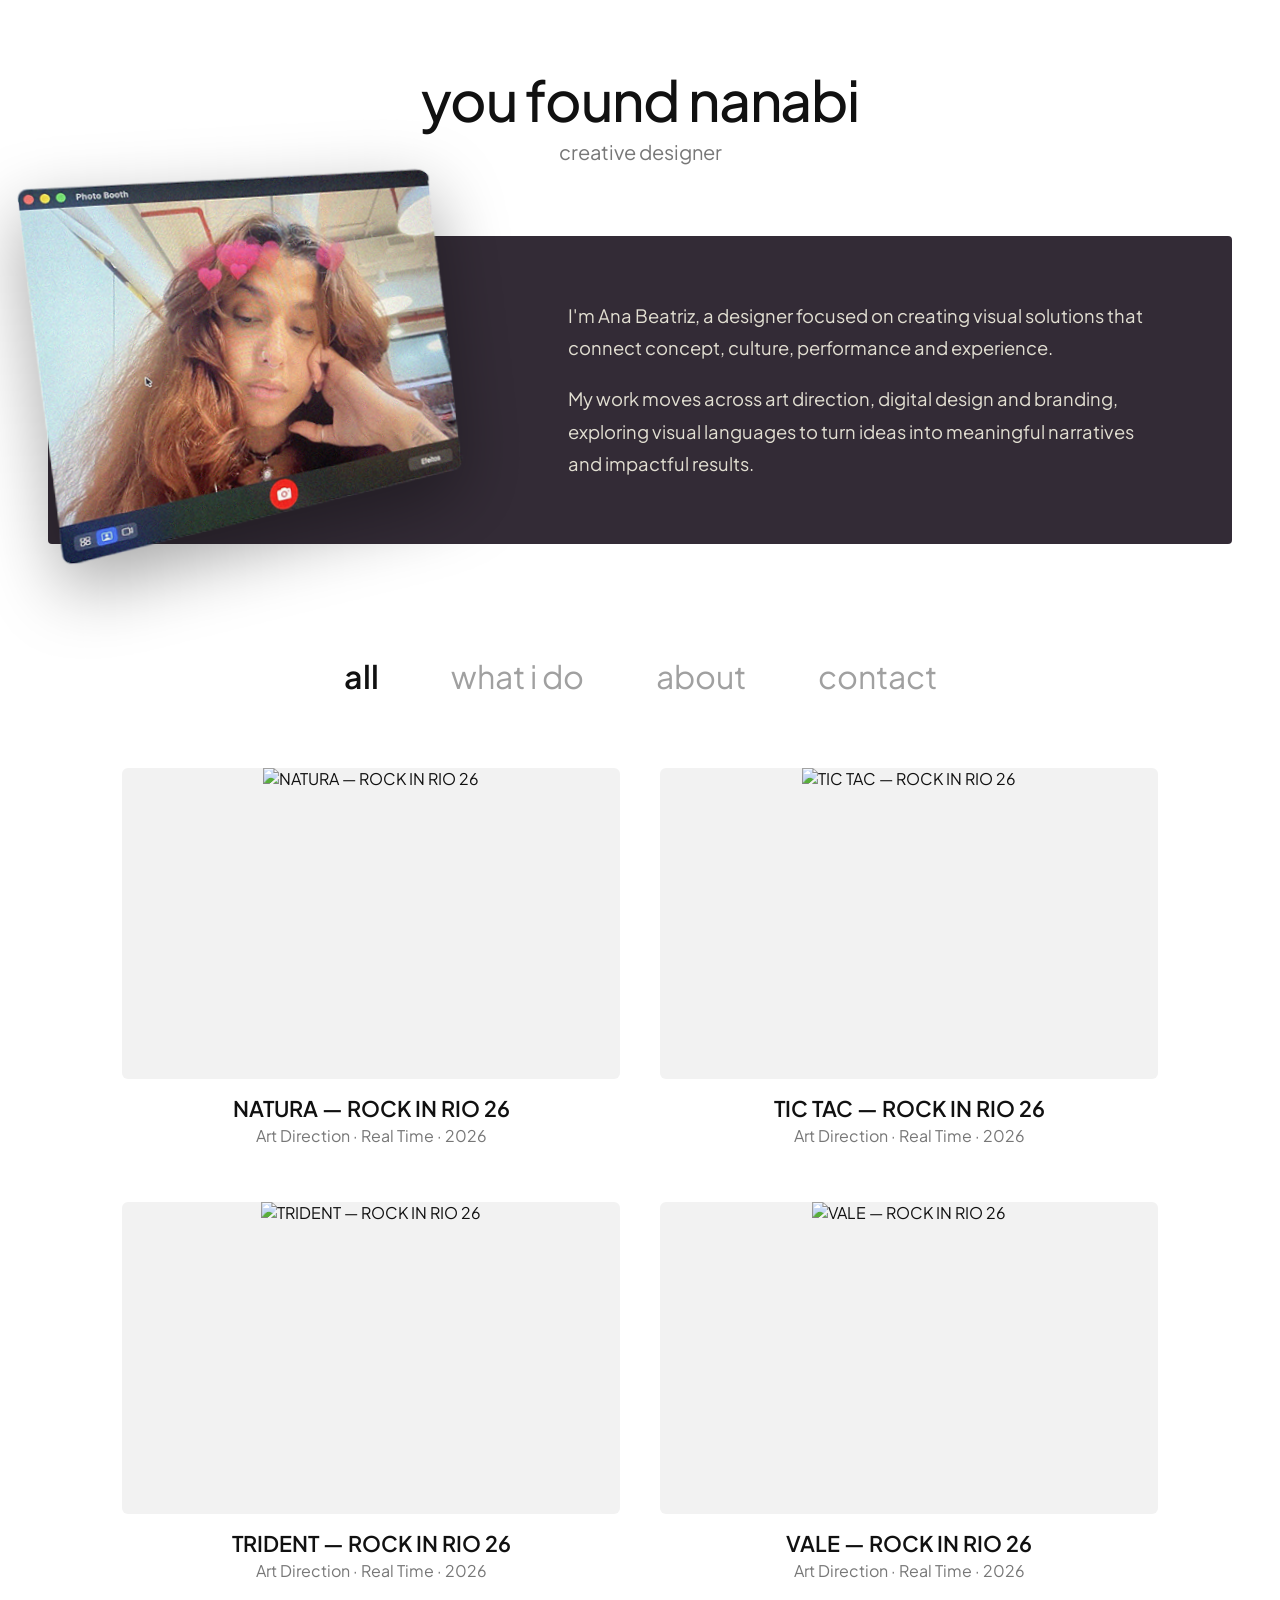
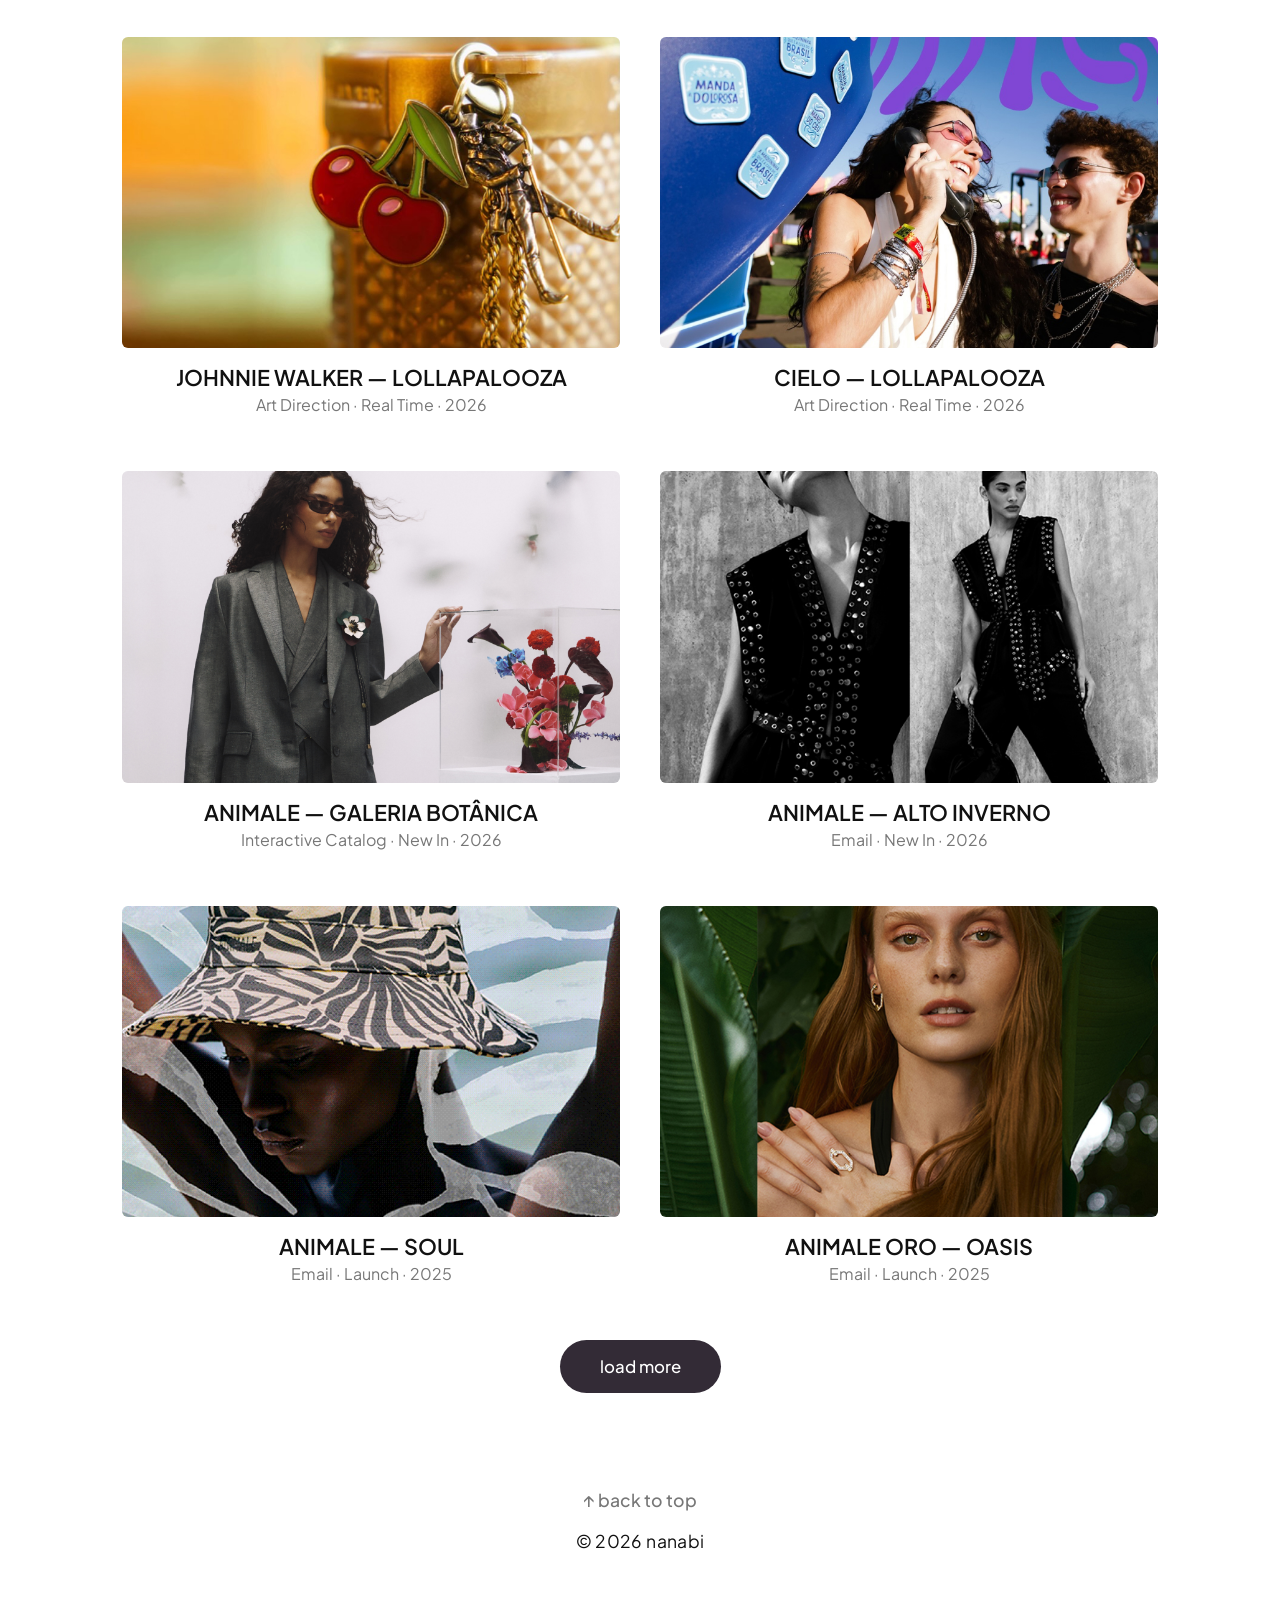
==== commit 4efdb483: "Update print statement from 'Hello' to 'Goodbye'" ====
--- a/index.html
+++ b/index.html
@@ -13,6 +13,7 @@
   <link rel="preconnect" href="https://fonts.gstatic.com" crossorigin>
   <link href="https://fonts.googleapis.com/css2?family=Plus+Jakarta+Sans:wght@300;400;500;600;700&display=swap" rel="stylesheet">
 </head>
+
 <body id="top">
 
   <!-- HERO SECTION -->
@@ -26,6 +27,7 @@
         <div class="photo-window">
           <img src="FOTO1.png" alt="Ana Beatriz — Photo Booth">
         </div>
+
         <div class="bio-text">
           <p>I'm Ana Beatriz, a designer focused on creating visual solutions that connect concept, culture, performance and experience.</p>
           <p>My work moves across art direction, digital design and branding, exploring visual languages to turn ideas into meaningful narratives and impactful results.</p>
@@ -33,6 +35,7 @@
       </div>
     </div>
   </header>
+
 
   <!-- NAVIGATION TABS -->
   <nav class="tab-nav">
@@ -42,177 +45,304 @@
     <button class="tab-btn" onclick="switchTab('contact')">contact</button>
   </nav>
 
+
   <!-- CONTENT SECTIONS -->
   <main class="content-area">
 
     <!-- TAB: ALL -->
     <section id="all" class="tab-content active">
+
       <div class="projects-grid" id="projects-grid">
 
-        <!-- PROJETOS VISÍVEIS INICIALMENTE -->
-
+        <!-- ================================= -->
+        <!-- ROCK IN RIO 26 — ART DIRECTION -->
+        <!-- ================================= -->
+
+        <div class="project-card" onclick="window.location.href='art-direction.html'" style="cursor: pointer;">
+          <div class="card-thumb">
+            <img src="THUMBS/03 - natura.jpg" alt="NATURA — ROCK IN RIO 26">
+          </div>
+          <div class="card-info">
+            <h3>NATURA — ROCK IN RIO 26</h3>
+            <p>Art Direction · Real Time · 2026</p>
+          </div>
+        </div>
+
+
+        <div class="project-card" onclick="window.location.href='art-direction.html'" style="cursor: pointer;">
+          <div class="card-thumb">
+            <img src="THUMBS/04 - tictac.jpg" alt="TIC TAC — ROCK IN RIO 26">
+          </div>
+          <div class="card-info">
+            <h3>TIC TAC — ROCK IN RIO 26</h3>
+            <p>Art Direction · Real Time · 2026</p>
+          </div>
+        </div>
+
+
+        <div class="project-card" onclick="window.location.href='art-direction.html'" style="cursor: pointer;">
+          <div class="card-thumb">
+            <img src="THUMBS/05 - trident.jpg" alt="TRIDENT — ROCK IN RIO 26">
+          </div>
+          <div class="card-info">
+            <h3>TRIDENT — ROCK IN RIO 26</h3>
+            <p>Art Direction · Real Time · 2026</p>
+          </div>
+        </div>
+
+
+        <div class="project-card" onclick="window.location.href='art-direction.html'" style="cursor: pointer;">
+          <div class="card-thumb">
+            <img src="THUMBS/06 - vale.jpg" alt="VALE — ROCK IN RIO 26">
+          </div>
+          <div class="card-info">
+            <h3>VALE — ROCK IN RIO 26</h3>
+            <p>Art Direction · Real Time · 2026</p>
+          </div>
+        </div>
+
+
+        <!-- ================================= -->
         <!-- ART DIRECTION -->
+        <!-- ================================= -->
+
         <div class="project-card" onclick="openModal('modal-johnnie-walker')" style="cursor: pointer;">
-          <div class="card-thumb"><img src="THUMBS/Art Direction_01.jpg" alt="JOHNNIE WALKER — LOLLAPALOOZA 2026"></div>
+          <div class="card-thumb">
+            <img src="THUMBS/Art Direction_01.jpg" alt="JOHNNIE WALKER — LOLLAPALOOZA 2026">
+          </div>
           <div class="card-info">
             <h3>JOHNNIE WALKER — LOLLAPALOOZA</h3>
             <p>Art Direction · Real Time · 2026</p>
           </div>
         </div>
 
+
         <div class="project-card" onclick="openModal('modal-cielo')" style="cursor: pointer;">
-          <div class="card-thumb"><img src="THUMBS/Art Direction_02.jpg" alt="CIELO — LOLLAPALOOZA 2026"></div>
+          <div class="card-thumb">
+            <img src="THUMBS/Art Direction_02.jpg" alt="CIELO — LOLLAPALOOZA 2026">
+          </div>
           <div class="card-info">
             <h3>CIELO — LOLLAPALOOZA</h3>
             <p>Art Direction · Real Time · 2026</p>
           </div>
         </div>
 
+
+        <!-- ================================= -->
         <!-- CRM -->
+        <!-- ================================= -->
+
         <div class="project-card" onclick="openModal('modal-crm-galeria')" style="cursor: pointer;">
-          <div class="card-thumb"><img src="THUMBS/CRM_06.jpg" alt="ANIMALE — GALERIA BOTÂNICA"></div>
+          <div class="card-thumb">
+            <img src="THUMBS/CRM_06.jpg" alt="ANIMALE — GALERIA BOTÂNICA">
+          </div>
           <div class="card-info">
             <h3>ANIMALE — GALERIA BOTÂNICA</h3>
             <p>Interactive Catalog · New In · 2026</p>
           </div>
         </div>
 
+
         <div class="project-card" onclick="openModal('modal-crm-01')" style="cursor: pointer;">
-          <div class="card-thumb"><img src="THUMBS/CRM_01.jpg" alt="ANIMALE — ALTO INVERNO 26"></div>
+          <div class="card-thumb">
+            <img src="THUMBS/CRM_01.jpg" alt="ANIMALE — ALTO INVERNO 26">
+          </div>
           <div class="card-info">
             <h3>ANIMALE — ALTO INVERNO</h3>
             <p>Email · New In · 2026</p>
           </div>
         </div>
 
+
         <div class="project-card" onclick="openModal('modal-crm-02')" style="cursor: pointer;">
-          <div class="card-thumb"><img src="THUMBS/CRM_02.jpg" alt="ANIMALE — SOUL"></div>
+          <div class="card-thumb">
+            <img src="THUMBS/CRM_02.jpg" alt="ANIMALE — SOUL">
+          </div>
           <div class="card-info">
             <h3>ANIMALE — SOUL</h3>
             <p>Email · Launch · 2025</p>
           </div>
         </div>
 
+
         <div class="project-card" onclick="openModal('modal-crm-03')" style="cursor: pointer;">
-          <div class="card-thumb"><img src="THUMBS/CRM_03.jpg" alt="ANIMALE ORO — OASIS 26"></div>
+          <div class="card-thumb">
+            <img src="THUMBS/CRM_03.jpg" alt="ANIMALE ORO — OASIS 26">
+          </div>
           <div class="card-info">
             <h3>ANIMALE ORO — OASIS</h3>
             <p>Email · Launch · 2025</p>
           </div>
         </div>
 
-        <!-- PROJETOS OCULTOS (EXIBIDOS AO CLICAR EM "LOAD MORE") -->
+
+        <!-- ================================= -->
+        <!-- PROJETOS OCULTOS -->
+        <!-- ================================= -->
 
         <div class="project-card hidden-project" onclick="openModal('modal-crm-05')" style="cursor: pointer;">
-          <div class="card-thumb"><img src="THUMBS/CRM_05.jpg" alt="ANIMALE ORO — NOVIDADES MAIO"></div>
+          <div class="card-thumb">
+            <img src="THUMBS/CRM_05.jpg" alt="ANIMALE ORO — NOVIDADES MAIO">
+          </div>
           <div class="card-info">
             <h3>ANIMALE ORO — NOVIDADES MAIO</h3>
             <p>Interactive Catalog · Launch · 2026</p>
           </div>
         </div>
 
+
         <div class="project-card hidden-project" onclick="openModal('modal-crm-04')" style="cursor: pointer;">
-          <div class="card-thumb"><img src="THUMBS/CRM_04.jpg" alt="ANIMALE — DIA DAS MÃES"></div>
+          <div class="card-thumb">
+            <img src="THUMBS/CRM_04.jpg" alt="ANIMALE — DIA DAS MÃES">
+          </div>
           <div class="card-info">
             <h3>ANIMALE — DIA DAS MÃES</h3>
             <p>Email · Campaign · 2025</p>
           </div>
         </div>
 
+
+        <!-- ================================= -->
         <!-- DIGITAL CAMPAIGNS -->
+        <!-- ================================= -->
+
         <div class="project-card hidden-project" onclick="openModal('modal-digital-verao')" style="cursor: pointer;">
-          <div class="card-thumb"><img src="THUMBS/DIGITAL_CAMPAIGNS_03.jpg" alt="ANIMALE — VERÃO"></div>
+          <div class="card-thumb">
+            <img src="THUMBS/DIGITAL_CAMPAIGNS_03.jpg" alt="ANIMALE — VERÃO">
+          </div>
           <div class="card-info">
             <h3>ANIMALE — FLORESTANIA</h3>
             <p>Digital Campaign · New In · 2026</p>
           </div>
         </div>
 
+
         <div class="project-card hidden-project" onclick="openModal('modal-digital-02')" style="cursor: pointer;">
-          <div class="card-thumb"><img src="THUMBS/DIGITAL_CAMPAIGNS_02.jpg" alt="ANIMALE — WESTERN MEDIA"></div>
+          <div class="card-thumb">
+            <img src="THUMBS/DIGITAL_CAMPAIGNS_02.jpg" alt="ANIMALE — WESTERN MEDIA">
+          </div>
           <div class="card-info">
             <h3>ANIMALE — WESTERN MEDIA</h3>
             <p>Digital Campaign · Video · 2025</p>
           </div>
         </div>
 
+
         <div class="project-card hidden-project" onclick="openModal('modal-digital-01')" style="cursor: pointer;">
-          <div class="card-thumb"><img src="THUMBS/DIGITAL_CAMPAIGNS_01.jpg" alt="ANIMALE ORO — JUNHO 25"></div>
+          <div class="card-thumb">
+            <img src="THUMBS/DIGITAL_CAMPAIGNS_01.jpg" alt="ANIMALE ORO — JUNHO 25">
+          </div>
           <div class="card-info">
             <h3>ANIMALE ORO — NEW IN</h3>
             <p>Digital Campaign · Video · 2025</p>
           </div>
         </div>
 
+
         <div class="project-card hidden-project" onclick="openModal('modal-digital-serpent')" style="cursor: pointer;">
-          <div class="card-thumb"><img src="THUMBS/DIGITAL_CAMPAIGNS_04.jpg" alt="ANIMALE ORO — SERPENT DANCE"></div>
+          <div class="card-thumb">
+            <img src="THUMBS/DIGITAL_CAMPAIGNS_04.jpg" alt="ANIMALE ORO — SERPENT DANCE">
+          </div>
           <div class="card-info">
             <h3>ANIMALE ORO — SERPENT DANCE</h3>
             <p>Digital Campaign · Video · 2025</p>
           </div>
         </div>
 
+
+        <!-- ================================= -->
         <!-- UI DESIGN -->
+        <!-- ================================= -->
+
         <div class="project-card hidden-project" onclick="openModal('modal-ui-01')" style="cursor: pointer;">
-          <div class="card-thumb"><img src="THUMBS/UI_01.jpg" alt="ANIMALE — ART LABEL"></div>
+          <div class="card-thumb">
+            <img src="THUMBS/UI_01.jpg" alt="ANIMALE — ART LABEL">
+          </div>
           <div class="card-info">
             <h3>ANIMALE — ART LABEL II</h3>
             <p>Landing Page · UI Design · 2025</p>
           </div>
         </div>
 
+
         <div class="project-card hidden-project" onclick="openModal('modal-ui-02')" style="cursor: pointer;">
-          <div class="card-thumb"><img src="THUMBS/UI_02.jpg" alt="ANIMALE ORO"></div>
+          <div class="card-thumb">
+            <img src="THUMBS/UI_02.jpg" alt="ANIMALE ORO">
+          </div>
           <div class="card-info">
             <h3>ANIMALE ORO</h3>
             <p>Subhome · UI Design · 2026</p>
           </div>
         </div>
 
+
         <div class="project-card hidden-project" onclick="openModal('modal-ui-03')" style="cursor: pointer;">
-          <div class="card-thumb"><img src="THUMBS/UI_03.jpg" alt="ANIMALE — ALTO VERÃO 26"></div>
+          <div class="card-thumb">
+            <img src="THUMBS/UI_03.jpg" alt="ANIMALE — ALTO VERÃO 26">
+          </div>
           <div class="card-info">
             <h3>ANIMALE — ALTO VERÃO</h3>
             <p>Homepage · UI Design · 2025</p>
           </div>
         </div>
 
+
         <div class="project-card hidden-project" onclick="openModal('modal-ui-04')" style="cursor: pointer;">
-          <div class="card-thumb"><img src="THUMBS/UI_04.jpg" alt="ANIMALE — INVERNO 26"></div>
+          <div class="card-thumb">
+            <img src="THUMBS/UI_04.jpg" alt="ANIMALE — INVERNO 26">
+          </div>
           <div class="card-info">
             <h3>ANIMALE — ON TOUR</h3>
             <p>Homepage · UI Design · 2026</p>
           </div>
         </div>
 
+
+        <!-- ================================= -->
         <!-- SOCIAL MEDIA -->
+        <!-- ================================= -->
+
         <div class="project-card hidden-project" onclick="openModal('modal-social-01')" style="cursor: pointer;">
-          <div class="card-thumb"><img src="THUMBS/SOCIAL_01.jpg" alt="NEON — FESTIVAL NÔMADE"></div>
+          <div class="card-thumb">
+            <img src="THUMBS/SOCIAL_01.jpg" alt="NEON — FESTIVAL NÔMADE">
+          </div>
           <div class="card-info">
             <h3>NEON — FESTIVAL NÔMADE</h3>
             <p>Social Media · Real Time · 2026</p>
           </div>
         </div>
 
+
         <div class="project-card hidden-project" onclick="openModal('modal-social-02')" style="cursor: pointer;">
-          <div class="card-thumb"><img src="THUMBS/SOCIAL_02.jpg" alt="WILDHEART — FESTIVAL"></div>
+          <div class="card-thumb">
+            <img src="THUMBS/SOCIAL_02.jpg" alt="WILDHEART — FESTIVAL">
+          </div>
           <div class="card-info">
             <h3>WILDHEART — FESTIVAL</h3>
             <p>Social Media · Personal Project · 2024</p>
           </div>
         </div>
 
+
+        <!-- ================================= -->
         <!-- OOH -->
+        <!-- ================================= -->
+
         <div class="project-card hidden-project" onclick="openModal('modal-ooh-01')" style="cursor: pointer;">
-          <div class="card-thumb"><img src="THUMBS/OOH_01.jpg" alt="ANIMALE — INVERNO 26"></div>
+          <div class="card-thumb">
+            <img src="THUMBS/OOH_01.jpg" alt="ANIMALE — INVERNO 26">
+          </div>
           <div class="card-info">
             <h3>ANIMALE — ON TOUR</h3>
             <p>OOH · Aeroporto Santos Dumont · 2026</p>
           </div>
         </div>
 
+
         <div class="project-card hidden-project" onclick="openModal('modal-ooh-02')" style="cursor: pointer;">
-          <div class="card-thumb"><img src="THUMBS/OOH_02.jpg" alt="NINA MORAES DESIGN — INTERIORES"></div>
+          <div class="card-thumb">
+            <img src="THUMBS/OOH_02.jpg" alt="NINA MORAES DESIGN — INTERIORES">
+          </div>
           <div class="card-info">
             <h3>NINA MORAES DESIGN — CASA MINIMUNDO</h3>
             <p>Print · Art Preparation · 2023</p>
@@ -220,333 +350,471 @@
         </div>
 
       </div>
+
 
       <!-- BOTÃO LOAD MORE -->
       <div class="load-more-container">
         <button id="load-more-btn" onclick="showMoreProjects()">load more</button>
       </div>
+
     </section>
 
+
+    <!-- ================================= -->
     <!-- WHAT I DO TAB -->
+    <!-- ================================= -->
+
     <section id="what i do" class="tab-content">
       <div class="pills-grid">
+
         <a href="art-direction.html" class="pill-btn">Art Direction</a>
         <a href="crm.html" class="pill-btn">CRM</a>
         <a href="digital-campaigns.html" class="pill-btn">Digital Campaigns</a>
         <a href="ui-design.html" class="pill-btn">UI Design</a>
         <a href="social-media.html" class="pill-btn">Social Media</a>
         <a href="ooh.html" class="pill-btn">In the Streets</a>
+
       </div>
     </section>
 
+
+    <!-- ================================= -->
     <!-- ABOUT TAB -->
+    <!-- ================================= -->
+
     <section id="about" class="tab-content">
       <div class="about-text">
+
         <p>Based in Rio de Janeiro, Brazil, with a degree in Advertising and experience in digital communication and creative projects, I've worked across digital and offline environments, developing visual solutions for brands across different touchpoints.</p>
-        <p>My approach combines aesthetics, strategy, and performance, always considering how design can strengthen brands and create meaningful experiences.</p>
+
+        <p>My approach combines aesthetics, strategy, and performance, always considering how design can strengthen brands and create meaningful experiences. With a sensitivity to each brand’s individuality, I adapt creative solutions to its own visual language and guidelines, as well as to the context in which each piece will be experienced.</p>
+
         <p>I'm constantly learning, exploring new trends, and developing my technical and interpersonal skills. My favorite quality is curiosity; I believe it keeps me moving forward, pushing me to explore, learn, and go further.</p>
-        
+
+
         <!-- TOOLS -->
         <div class="tools-section">
           <h3>tools</h3>
           <p>Photoshop · Figma · Illustrator · After Effects</p>
         </div>
+
       </div>
     </section>
 
+
+    <!-- ================================= -->
     <!-- CONTACT TAB -->
+    <!-- ================================= -->
+
     <section id="contact" class="tab-content">
       <div class="contact-box">
+
         <a href="mailto:nanabiart@gmail.com" class="email-link">
           <img src="E-MAIL.png" alt="nanabiart@gmail.com" class="email-img">
         </a>
+
         <div class="social-buttons">
+
           <a href="https://www.linkedin.com/in/nanabi/" target="_blank" rel="noopener noreferrer">
             <img src="LINKEDIN.png" alt="LinkedIn" class="social-btn-img">
           </a>
+
           <a href="https://www.behance.net/nanabiart" target="_blank" rel="noopener noreferrer">
             <img src="BEHANCE.png" alt="Behance" class="social-btn-img">
           </a>
+
         </div>
       </div>
     </section>
 
   </main>
 
-  <!-- ==================== ESTRUTURAS DE MODAL (HOME: LAYOUT COMPACTO) ==================== -->
+
+  <!-- ================================= -->
+  <!-- MODALS -->
+  <!-- ================================= -->
 
   <!-- ART DIRECTION -->
+
   <div id="modal-johnnie-walker" class="modal-overlay" onclick="closeModal(event, 'modal-johnnie-walker')">
-    <div class="modal-card modal-home" onclick="event.stopPropagation()">
+
+    <div class="modal-card modal-home" onclick="event.stopPropagation()">
+
       <div class="modal-media-scroll">
         <img src="THUMBS/Art Direction_01.jpg" alt="Johnnie Walker — Lollapalooza 2026">
       </div>
+
       <div class="modal-fixed-footer">
         <h3>JOHNNIE WALKER — LOLLAPALOOZA</h3>
         <p>Art Direction · Real Time · 2026</p>
         <a href="art-direction.html?project=modal-johnnie-walker" class="modal-cta-btn">view project</a>
       </div>
-    </div>
-  </div>
+
+    </div>
+  </div>
+
 
   <div id="modal-cielo" class="modal-overlay" onclick="closeModal(event, 'modal-cielo')">
-    <div class="modal-card modal-home" onclick="event.stopPropagation()">
+
+    <div class="modal-card modal-home" onclick="event.stopPropagation()">
+
       <div class="modal-media-scroll">
         <img src="THUMBS/Art Direction_02.jpg" alt="Cielo — Lollapalooza 2026">
       </div>
+
       <div class="modal-fixed-footer">
         <h3>CIELO — LOLLAPALOOZA</h3>
         <p>Art Direction · Real Time · 2026</p>
         <a href="art-direction.html?project=modal-cielo" class="modal-cta-btn">view project</a>
       </div>
-    </div>
-  </div>
+
+    </div>
+  </div>
+
 
   <!-- CRM -->
+
   <div id="modal-crm-galeria" class="modal-overlay" onclick="closeModal(event, 'modal-crm-galeria')">
-    <div class="modal-card modal-home" onclick="event.stopPropagation()">
+
+    <div class="modal-card modal-home" onclick="event.stopPropagation()">
+
       <div class="modal-media-scroll">
         <img src="THUMBS/CRM_06.jpg" alt="ANIMALE — GALERIA BOTÂNICA">
       </div>
+
       <div class="modal-fixed-footer">
         <h3>ANIMALE — GALERIA BOTÂNICA</h3>
         <p>Interactive Catalog · New In · 2026</p>
         <a href="crm.html?project=modal-crm-galeria" class="modal-cta-btn">view project</a>
       </div>
-    </div>
-  </div>
+
+    </div>
+  </div>
+
 
   <div id="modal-crm-01" class="modal-overlay" onclick="closeModal(event, 'modal-crm-01')">
-    <div class="modal-card modal-home" onclick="event.stopPropagation()">
+
+    <div class="modal-card modal-home" onclick="event.stopPropagation()">
+
       <div class="modal-media-scroll">
         <img src="THUMBS/CRM_01.jpg" alt="ANIMALE — ALTO INVERNO 26">
       </div>
+
       <div class="modal-fixed-footer">
         <h3>ANIMALE — ALTO INVERNO</h3>
         <p>Email · New In · 2026</p>
         <a href="crm.html?project=modal-crm-01" class="modal-cta-btn">view project</a>
       </div>
-    </div>
-  </div>
+
+    </div>
+  </div>
+
 
   <div id="modal-crm-02" class="modal-overlay" onclick="closeModal(event, 'modal-crm-02')">
-    <div class="modal-card modal-home" onclick="event.stopPropagation()">
+
+    <div class="modal-card modal-home" onclick="event.stopPropagation()">
+
       <div class="modal-media-scroll">
         <img src="THUMBS/CRM_02.jpg" alt="ANIMALE — SOUL 25">
       </div>
+
       <div class="modal-fixed-footer">
         <h3>ANIMALE — SOUL</h3>
         <p>Email · Launch · 2025</p>
         <a href="crm.html?project=modal-crm-02" class="modal-cta-btn">view project</a>
       </div>
-    </div>
-  </div>
+
+    </div>
+  </div>
+
 
   <div id="modal-crm-03" class="modal-overlay" onclick="closeModal(event, 'modal-crm-03')">
-    <div class="modal-card modal-home" onclick="event.stopPropagation()">
+
+    <div class="modal-card modal-home" onclick="event.stopPropagation()">
+
       <div class="modal-media-scroll">
         <img src="THUMBS/CRM_03.jpg" alt="ANIMALE ORO — OASIS 26">
       </div>
+
       <div class="modal-fixed-footer">
         <h3>ANIMALE ORO — OASIS</h3>
         <p>Email · Launch · 2025</p>
         <a href="crm.html?project=modal-crm-03" class="modal-cta-btn">view project</a>
       </div>
-    </div>
-  </div>
+
+    </div>
+  </div>
+
 
   <div id="modal-crm-05" class="modal-overlay" onclick="closeModal(event, 'modal-crm-05')">
-    <div class="modal-card modal-home" onclick="event.stopPropagation()">
+
+    <div class="modal-card modal-home" onclick="event.stopPropagation()">
+
       <div class="modal-media-scroll">
         <img src="THUMBS/CRM_05.jpg" alt="ANIMALE ORO — NOVIDADES MAIO">
       </div>
+
       <div class="modal-fixed-footer">
         <h3>ANIMALE ORO — NOVIDADES MAIO</h3>
         <p>Interactive Catalog · Launch · 2026</p>
         <a href="crm.html?project=modal-crm-05" class="modal-cta-btn">view project</a>
       </div>
-    </div>
-  </div>
+
+    </div>
+  </div>
+
 
   <div id="modal-crm-04" class="modal-overlay" onclick="closeModal(event, 'modal-crm-04')">
-    <div class="modal-card modal-home" onclick="event.stopPropagation()">
+
+    <div class="modal-card modal-home" onclick="event.stopPropagation()">
+
       <div class="modal-media-scroll">
         <img src="THUMBS/CRM_04.jpg" alt="ANIMALE — DIA DAS MÃES 25">
       </div>
+
       <div class="modal-fixed-footer">
         <h3>ANIMALE — DIA DAS MÃES</h3>
         <p>Email · Campaign · 2025</p>
         <a href="crm.html?project=modal-crm-04" class="modal-cta-btn">view project</a>
       </div>
-    </div>
-  </div>
+
+    </div>
+  </div>
+
 
   <!-- DIGITAL CAMPAIGNS -->
+
   <div id="modal-digital-verao" class="modal-overlay" onclick="closeModal(event, 'modal-digital-verao')">
-    <div class="modal-card modal-home" onclick="event.stopPropagation()">
+
+    <div class="modal-card modal-home" onclick="event.stopPropagation()">
+
       <div class="modal-media-scroll">
         <img src="THUMBS/DIGITAL_CAMPAIGNS_03.jpg" alt="ANIMALE — VERÃO">
       </div>
+
       <div class="modal-fixed-footer">
         <h3>ANIMALE — FLORESTANIA</h3>
         <p>Digital Campaign · New In · 2026</p>
         <a href="digital-campaigns.html?project=modal-digital-verao" class="modal-cta-btn">view project</a>
       </div>
-    </div>
-  </div>
+
+    </div>
+  </div>
+
 
   <div id="modal-digital-02" class="modal-overlay" onclick="closeModal(event, 'modal-digital-02')">
-    <div class="modal-card modal-home" onclick="event.stopPropagation()">
+
+    <div class="modal-card modal-home" onclick="event.stopPropagation()">
+
       <div class="modal-media-scroll">
         <img src="THUMBS/DIGITAL_CAMPAIGNS_02.jpg" alt="ANIMALE — WESTERN MEDIA 25">
       </div>
+
       <div class="modal-fixed-footer">
         <h3>ANIMALE — WESTERN MEDIA</h3>
         <p>Digital Campaign · Video · 2025</p>
         <a href="digital-campaigns.html?project=modal-digital-02" class="modal-cta-btn">view project</a>
       </div>
-    </div>
-  </div>
+
+    </div>
+  </div>
+
 
   <div id="modal-digital-01" class="modal-overlay" onclick="closeModal(event, 'modal-digital-01')">
-    <div class="modal-card modal-home" onclick="event.stopPropagation()">
+
+    <div class="modal-card modal-home" onclick="event.stopPropagation()">
+
       <div class="modal-media-scroll">
         <img src="THUMBS/DIGITAL_CAMPAIGNS_01.jpg" alt="ANIMALE ORO — JUNHO 25">
       </div>
+
       <div class="modal-fixed-footer">
         <h3>ANIMALE ORO — NEW IN</h3>
         <p>Digital Campaign · Video · 2025</p>
         <a href="digital-campaigns.html?project=modal-digital-01" class="modal-cta-btn">view project</a>
       </div>
-    </div>
-  </div>
+
+    </div>
+  </div>
+
 
   <div id="modal-digital-serpent" class="modal-overlay" onclick="closeModal(event, 'modal-digital-serpent')">
-    <div class="modal-card modal-home" onclick="event.stopPropagation()">
+
+    <div class="modal-card modal-home" onclick="event.stopPropagation()">
+
       <div class="modal-media-scroll">
         <img src="THUMBS/DIGITAL_CAMPAIGNS_04.jpg" alt="ANIMALE ORO — SERPENT DANCE">
       </div>
+
       <div class="modal-fixed-footer">
         <h3>ANIMALE ORO — SERPENT DANCE</h3>
         <p>Digital Campaign · Video · 2025</p>
         <a href="digital-campaigns.html?project=modal-digital-serpent" class="modal-cta-btn">view project</a>
       </div>
-    </div>
-  </div>
+
+    </div>
+  </div>
+
 
   <!-- UI DESIGN -->
+
   <div id="modal-ui-01" class="modal-overlay" onclick="closeModal(event, 'modal-ui-01')">
-    <div class="modal-card modal-home" onclick="event.stopPropagation()">
+
+    <div class="modal-card modal-home" onclick="event.stopPropagation()">
+
       <div class="modal-media-scroll">
         <img src="THUMBS/UI_01.jpg" alt="ANIMALE — ART LABEL 25">
       </div>
+
       <div class="modal-fixed-footer">
         <h3>ANIMALE — ART LABEL II</h3>
         <p>Landing Page · UI Design · 2025</p>
         <a href="ui-design.html?project=modal-ui-01" class="modal-cta-btn">view project</a>
       </div>
-    </div>
-  </div>
+
+    </div>
+  </div>
+
 
   <div id="modal-ui-02" class="modal-overlay" onclick="closeModal(event, 'modal-ui-02')">
-    <div class="modal-card modal-home" onclick="event.stopPropagation()">
+
+    <div class="modal-card modal-home" onclick="event.stopPropagation()">
+
       <div class="modal-media-scroll">
         <img src="THUMBS/UI_02.jpg" alt="ANIMALE ORO 26">
       </div>
+
       <div class="modal-fixed-footer">
         <h3>ANIMALE ORO</h3>
         <p>Subhome · UI Design · 2026</p>
         <a href="ui-design.html?project=modal-ui-02" class="modal-cta-btn">view project</a>
       </div>
-    </div>
-  </div>
+
+    </div>
+  </div>
+
 
   <div id="modal-ui-03" class="modal-overlay" onclick="closeModal(event, 'modal-ui-03')">
-    <div class="modal-card modal-home" onclick="event.stopPropagation()">
+
+    <div class="modal-card modal-home" onclick="event.stopPropagation()">
+
       <div class="modal-media-scroll">
         <img src="THUMBS/UI_03.jpg" alt="ANIMALE — ALTO VERÃO 26">
       </div>
+
       <div class="modal-fixed-footer">
         <h3>ANIMALE — ALTO VERÃO</h3>
         <p>Homepage · UI Design · 2025</p>
         <a href="ui-design.html?project=modal-ui-03" class="modal-cta-btn">view project</a>
       </div>
-    </div>
-  </div>
+
+    </div>
+  </div>
+
 
   <div id="modal-ui-04" class="modal-overlay" onclick="closeModal(event, 'modal-ui-04')">
-    <div class="modal-card modal-home" onclick="event.stopPropagation()">
+
+    <div class="modal-card modal-home" onclick="event.stopPropagation()">
+
       <div class="modal-media-scroll">
         <img src="THUMBS/UI_04.jpg" alt="ANIMALE — INVERNO 26">
       </div>
+
       <div class="modal-fixed-footer">
         <h3>ANIMALE — ON TOUR</h3>
         <p>Homepage · UI Design · 2026</p>
         <a href="ui-design.html?project=modal-ui-04" class="modal-cta-btn">view project</a>
       </div>
-    </div>
-  </div>
+
+    </div>
+  </div>
+
 
   <!-- SOCIAL MEDIA -->
+
   <div id="modal-social-01" class="modal-overlay" onclick="closeModal(event, 'modal-social-01')">
-    <div class="modal-card modal-home" onclick="event.stopPropagation()">
+
+    <div class="modal-card modal-home" onclick="event.stopPropagation()">
+
       <div class="modal-media-scroll">
         <img src="THUMBS/SOCIAL_01.jpg" alt="NEON — FESTIVAL NÔMADE 2026">
       </div>
+
       <div class="modal-fixed-footer">
         <h3>NEON — FESTIVAL NÔMADE</h3>
         <p>Social Media · Real Time · 2026</p>
         <a href="social-media.html?project=modal-social-01" class="modal-cta-btn">view project</a>
       </div>
-    </div>
-  </div>
+
+    </div>
+  </div>
+
 
   <div id="modal-social-02" class="modal-overlay" onclick="closeModal(event, 'modal-social-02')">
-    <div class="modal-card modal-home" onclick="event.stopPropagation()">
+
+    <div class="modal-card modal-home" onclick="event.stopPropagation()">
+
       <div class="modal-media-scroll">
         <img src="THUMBS/SOCIAL_02.jpg" alt="WILDHEART — FESTIVAL 2024">
       </div>
+
       <div class="modal-fixed-footer">
         <h3>WILDHEART — FESTIVAL</h3>
         <p>Social Media · Personal Project · 2024</p>
         <a href="social-media.html?project=modal-social-02" class="modal-cta-btn">view project</a>
       </div>
-    </div>
-  </div>
+
+    </div>
+  </div>
+
 
   <!-- OOH -->
+
   <div id="modal-ooh-01" class="modal-overlay" onclick="closeModal(event, 'modal-ooh-01')">
-    <div class="modal-card modal-home" onclick="event.stopPropagation()">
+
+    <div class="modal-card modal-home" onclick="event.stopPropagation()">
+
       <div class="modal-media-scroll">
         <img src="THUMBS/OOH_01.jpg" alt="ANIMALE — INVERNO 26">
       </div>
+
       <div class="modal-fixed-footer">
         <h3>ANIMALE — ON TOUR</h3>
         <p>OOH · Aeroporto Santos Dumont · 2026</p>
         <a href="ooh.html?project=modal-ooh-01" class="modal-cta-btn">view project</a>
       </div>
-    </div>
-  </div>
+
+    </div>
+  </div>
+
 
   <div id="modal-ooh-02" class="modal-overlay" onclick="closeModal(event, 'modal-ooh-02')">
-    <div class="modal-card modal-home" onclick="event.stopPropagation()">
+
+    <div class="modal-card modal-home" onclick="event.stopPropagation()">
+
       <div class="modal-media-scroll">
         <img src="THUMBS/OOH_02.jpg" alt="NINA MORAES DESIGN — CASA MINIMUNDO 2023">
       </div>
+
       <div class="modal-fixed-footer">
         <h3>NINA MORAES DESIGN — CASA MINIMUNDO</h3>
         <p>Print · Art Preparation · 2023</p>
         <a href="ooh.html?project=modal-ooh-02" class="modal-cta-btn">view project</a>
       </div>
-    </div>
-  </div>
+
+    </div>
+  </div>
+
 
   <!-- FOOTER COPYRIGHT & BACK TO TOP -->
+
   <footer class="site-footer">
     <a href="#top" class="back-link back-to-top">↑ back to top</a>
     <p>© 2026 nanabi</p>
   </footer>
 
+
   <script src="./script.js"></script>
+
 </body>
 </html>
--- a/style.css
+++ b/style.css
@@ -240,11 +240,11 @@
   display: flex;
   justify-content: center;
   align-items: center;
-  gap: 2rem;
+  gap: 1.8rem;
 }
 
 .social-btn-img {
-  height: 48px;
+  height: 40px;
   width: auto;
   transition: transform 0.2s ease;
 }
@@ -308,7 +308,6 @@
   gap: 1rem;
 }
 
-/* ESCONDE PROJETOS ADICIONAIS INICIALMENTE */
 .project-card.hidden-project {
   display: none !important;
 }
@@ -371,10 +370,9 @@
 }
 
 /* ===================================================
-   MODAIS DE VISUALIZAÇÃO
+   MODAIS DE VISUALIZAÇÃO (DESKTOP)
    =================================================== */
 
-/* OVERLAY TRANSLÚCIDO COM BLUR */
 .modal-overlay {
   display: none;
   position: fixed;
@@ -395,42 +393,42 @@
   display: flex;
 }
 
-/* BASE COMUM DO CARD */
 .modal-card {
   background-color: #ffffff;
   border-radius: 12px;
   overflow: hidden;
   box-shadow: 0 30px 60px rgba(0, 0, 0, 0.45);
-  padding: 1rem;
+  padding: 1.2rem;
   position: relative;
 }
 
-/* BOTÃO CLOSE EM CINZA SUAVE */
 .modal-close-btn {
   position: absolute;
-  top: 1rem;
-  right: 1rem;
+  top: 0.8rem;
+  right: 0.8rem;
   background-color: #f1f1f1;
   color: #555555;
   border: none;
   border-radius: 50%;
-  width: 32px;
-  height: 32px;
-  font-size: 1rem;
+  width: 26px;
+  height: 26px;
+  font-size: 0.9rem;
+  line-height: 1;
   cursor: pointer;
   display: flex;
   align-items: center;
   justify-content: center;
   transition: background-color 0.2s ease, color 0.2s ease;
-  z-index: 50;
-}
-
-.modal-close-btn:hover {
-  background-color: #e2e2e2;
-  color: #111111;
-}
-
-/* 1. LAYOUT DA HOME (TEXTO ABAIXO DA MÍDIA) */
+  z-index: 9999;
+}
+
+.modal-close-btn:hover,
+.modal-close-btn:active {
+  background-color: #332B36;
+  color: #ffffff;
+}
+
+/* LAYOUT DA HOME DESKTOP */
 .modal-card.modal-home {
   width: 100%;
   max-width: 560px;
@@ -477,7 +475,6 @@
   line-height: 1.4;
 }
 
-/* BOTÃO CTA NOS MODAIS DA HOME (VIEW PROJECT) */
 .modal-cta-btn {
   display: inline-block;
   margin-top: 0.8rem;
@@ -498,7 +495,7 @@
   transform: translateY(-1px);
 }
 
-/* 2. LAYOUT DAS ESPECIALIDADES (SIDEBAR FIXA À DIREITA) */
+/* LAYOUT DAS ESPECIALIDADES DESKTOP */
 .modal-card.modal-sidebar {
   width: 100%;
   max-width: 1120px;
@@ -528,7 +525,6 @@
   border-radius: 6px;
 }
 
-/* PROTÓTIPOS EMBUTIDOS (FIGMA / IFRAMES / EMBEDS) */
 .modal-card.modal-sidebar .modal-media-scroll iframe {
   width: 100%;
   height: 100%;
@@ -539,7 +535,6 @@
   background-color: #ffffff !important;
 }
 
-/* AJUSTE EXCLUSIVO PARA EMBEDS DO INSTAGRAM */
 .modal-card.modal-sidebar .modal-media-scroll iframe[src*="instagram.com"] {
   width: 100%;
   max-width: 480px;
@@ -574,7 +569,6 @@
   line-height: 1.55;
 }
 
-/* BARRA DE ROLAGEM DISCRETA NAS MÍDIAS E SIDEBAR */
 .modal-media-scroll::-webkit-scrollbar,
 .modal-fixed-sidebar::-webkit-scrollbar {
   width: 4px;
@@ -586,7 +580,7 @@
   border-radius: 3px;
 }
 
-/* FOOTER COPYRIGHT & BACK TO TOP */
+/* FOOTER */
 .site-footer {
   text-align: center;
   padding: 6rem 0 3rem 0;
@@ -609,7 +603,10 @@
   letter-spacing: 0.02em;
 }
 
-/* REGRAS RESPONSIVAS (TABLET E MOBILE) */
+/* ===================================================
+   REGRAS RESPONSIVAS EXCLUSIVAS PARA MOBILE
+   =================================================== */
+
 @media (max-width: 1024px) {
   .hero h1 { font-size: 2.8rem; }
   .tab-btn { font-size: 1.8rem; }
@@ -683,7 +680,6 @@
     width: 100%;
   }
 
-  /* UNIFORMIZAÇÃO DAS FONTES NO MOBILE (ABOUT & TOOLS) */
   .about-text {
     font-size: 1rem;
     text-align: center;
@@ -710,7 +706,7 @@
   }
 
   .social-btn-img {
-    height: 40px;
+    height: 30px;
   }
 
   .projects-grid {
@@ -718,7 +714,8 @@
     gap: 2.5rem;
   }
 
-  .project-header, .gallery-container {
+  .project-header,
+  .gallery-container {
     padding-left: 1.25rem;
     padding-right: 1.25rem;
   }
@@ -728,62 +725,147 @@
   }
 
   .modal-overlay {
-    padding: 1rem;
-  }
-
-  /* MOBILE DA HOME */
-  .modal-card.modal-home {
-    width: 100%;
-    max-width: 380px;
-    height: auto;
-    max-height: 85vh;
-    padding: 0.8rem;
-    overflow-y: auto;
-  }
-
-  .modal-card.modal-home .modal-media-scroll {
-    flex: initial;
-    max-height: 55vh;
-  }
-
-  /* MOBILE DAS ESPECIALIDADES */
+    padding: 1rem !important;
+  }
+
+  /* SOBE AS JANELAS NO MOBILE */
+  .modal-card {
+    transform: translateY(-6vh);
+  }
+
+  .modal-close-btn {
+    top: 0.6rem !important;
+    right: 0.6rem !important;
+    width: 26px !important;
+    height: 26px !important;
+    font-size: 0.9rem !important;
+    background-color: #f1f1f1 !important;
+    color: #555555 !important;
+    z-index: 9999 !important;
+    pointer-events: auto !important;
+  }
+
+  .modal-close-btn:hover,
+  .modal-close-btn:active {
+    background-color: #332B36 !important;
+    color: #ffffff !important;
+  }
+
+  /* REGRAS EXCLUSIVAS DAS PÁGINAS INTERNAS
+     (CRM, UI DESIGN, OOH, ETC) */
+
   .modal-card.modal-sidebar {
-    flex-direction: column;
-    width: 100%;
-    max-width: 100%;
-    height: auto;
-    max-height: 85vh;
-    padding: 1rem;
-    gap: 1rem;
-    overflow-y: auto;
+    flex-direction: column !important;
+    width: 100% !important;
+    max-width: 380px !important;
+    height: 72vh !important;
+    max-height: 72vh !important;
+    margin: auto !important;
+    padding: 0.8rem !important;
+    padding-top: 2.2rem !important;
+    gap: 0.6rem !important;
+    position: relative !important;
+    overflow: hidden !important;
+  }
+
+  .modal-card.modal-sidebar .modal-media-scroll {
+    flex: 0 0 65% !important;
+    max-height: 65% !important;
+    width: 100% !important;
+
+    overflow-y: auto !important;
+    overflow-x: hidden !important;
+
     -webkit-overflow-scrolling: touch;
-  }
-
-  .modal-card.modal-sidebar .modal-media-scroll {
-    max-width: 100%;
-    max-height: 50vh;
-    overflow-y: auto;
-    flex-shrink: 0;
-  }
-
-  .modal-card.modal-sidebar .modal-media-scroll iframe {
-    min-height: 380px;
-  }
-
-  .modal-card.modal-sidebar .modal-media-scroll iframe[src*="instagram.com"] {
-    height: 480px !important;
+
+    background-color: #ffffff !important;
+    border-radius: 6px;
+
+    padding: 0 !important;
+    margin: 0 !important;
+  }
+
+  .modal-card.modal-sidebar .modal-media-scroll img,
+  .modal-card.modal-sidebar .modal-media-scroll video {
+    display: block !important;
+    width: 100% !important;
+    max-width: 100% !important;
+    height: auto !important;
+    max-height: none !important;
+    margin: 0 !important;
+    padding: 0 !important;
+    object-fit: contain !important;
+    object-position: top center !important;
+    border-radius: 6px !important;
   }
 
   .modal-card.modal-sidebar .modal-fixed-sidebar {
-    width: 100%;
-    padding: 0.5rem 0.2rem 0.5rem 0.2rem;
-    gap: 0.5rem;
-    flex-shrink: 0;
-    max-height: none;
-    overflow-y: visible !important;
+    width: 100% !important;
+    flex: 1 1 auto !important;
+    max-height: 35% !important;
+    padding: 0.2rem 0 !important;
+    gap: 0.4rem !important;
+    overflow-y: auto !important;
+    -webkit-overflow-scrolling: touch;
+    text-align: left !important;
+  }
+
+  .modal-fixed-sidebar h3 {
+    font-size: 1rem !important;
+  }
+
+  .modal-fixed-sidebar p {
+    font-size: 0.85rem !important;
+    line-height: 1.45 !important;
   }
 
   .site-footer {
     padding: 4rem 0 2rem 0;
   }
-}
+
+  /* ===================================================
+     UI DESIGN + IN THE STREETS
+     SOMENTE ESTAS DUAS PÁGINAS
+     =================================================== */
+
+  .modal-card.modal-adaptive {
+    height: auto !important;
+    max-height: 88vh !important;
+  }
+
+  .modal-card.modal-adaptive .modal-media-scroll {
+    flex: initial !important;
+    width: 100% !important;
+    height: auto !important;
+    max-height: 65vh !important;
+
+    overflow-y: auto !important;
+    overflow-x: hidden !important;
+
+    display: block !important;
+    padding: 0 !important;
+    margin: 0 !important;
+  }
+
+  .modal-card.modal-adaptive .modal-media-scroll img,
+  .modal-card.modal-adaptive .modal-media-scroll video {
+    width: 100% !important;
+    height: auto !important;
+    max-width: 100% !important;
+    max-height: none !important;
+
+    object-fit: initial !important;
+    object-position: initial !important;
+
+    display: block !important;
+    margin: 0 !important;
+    padding: 0 !important;
+  }
+
+  .modal-card.modal-adaptive .modal-fixed-sidebar {
+    flex: initial !important;
+    width: 100% !important;
+    max-height: none !important;
+    height: auto !important;
+  }
+}
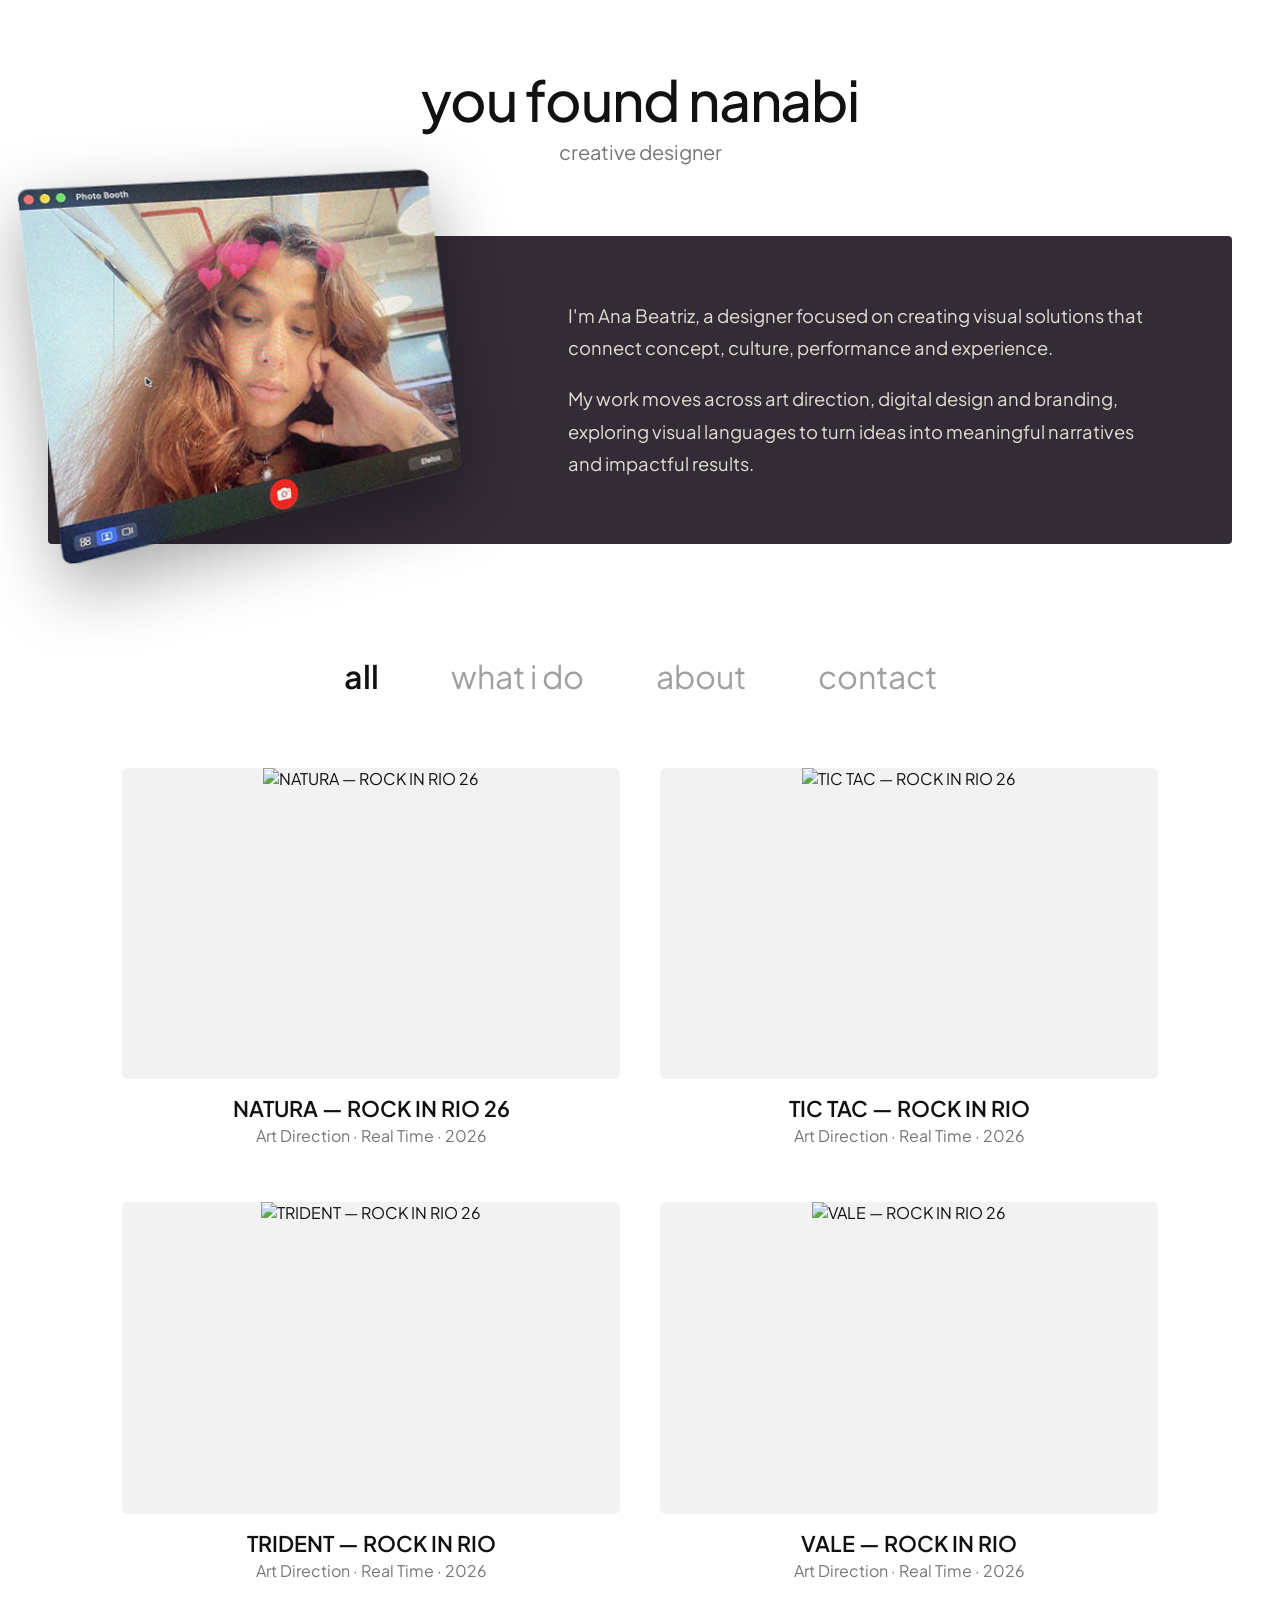
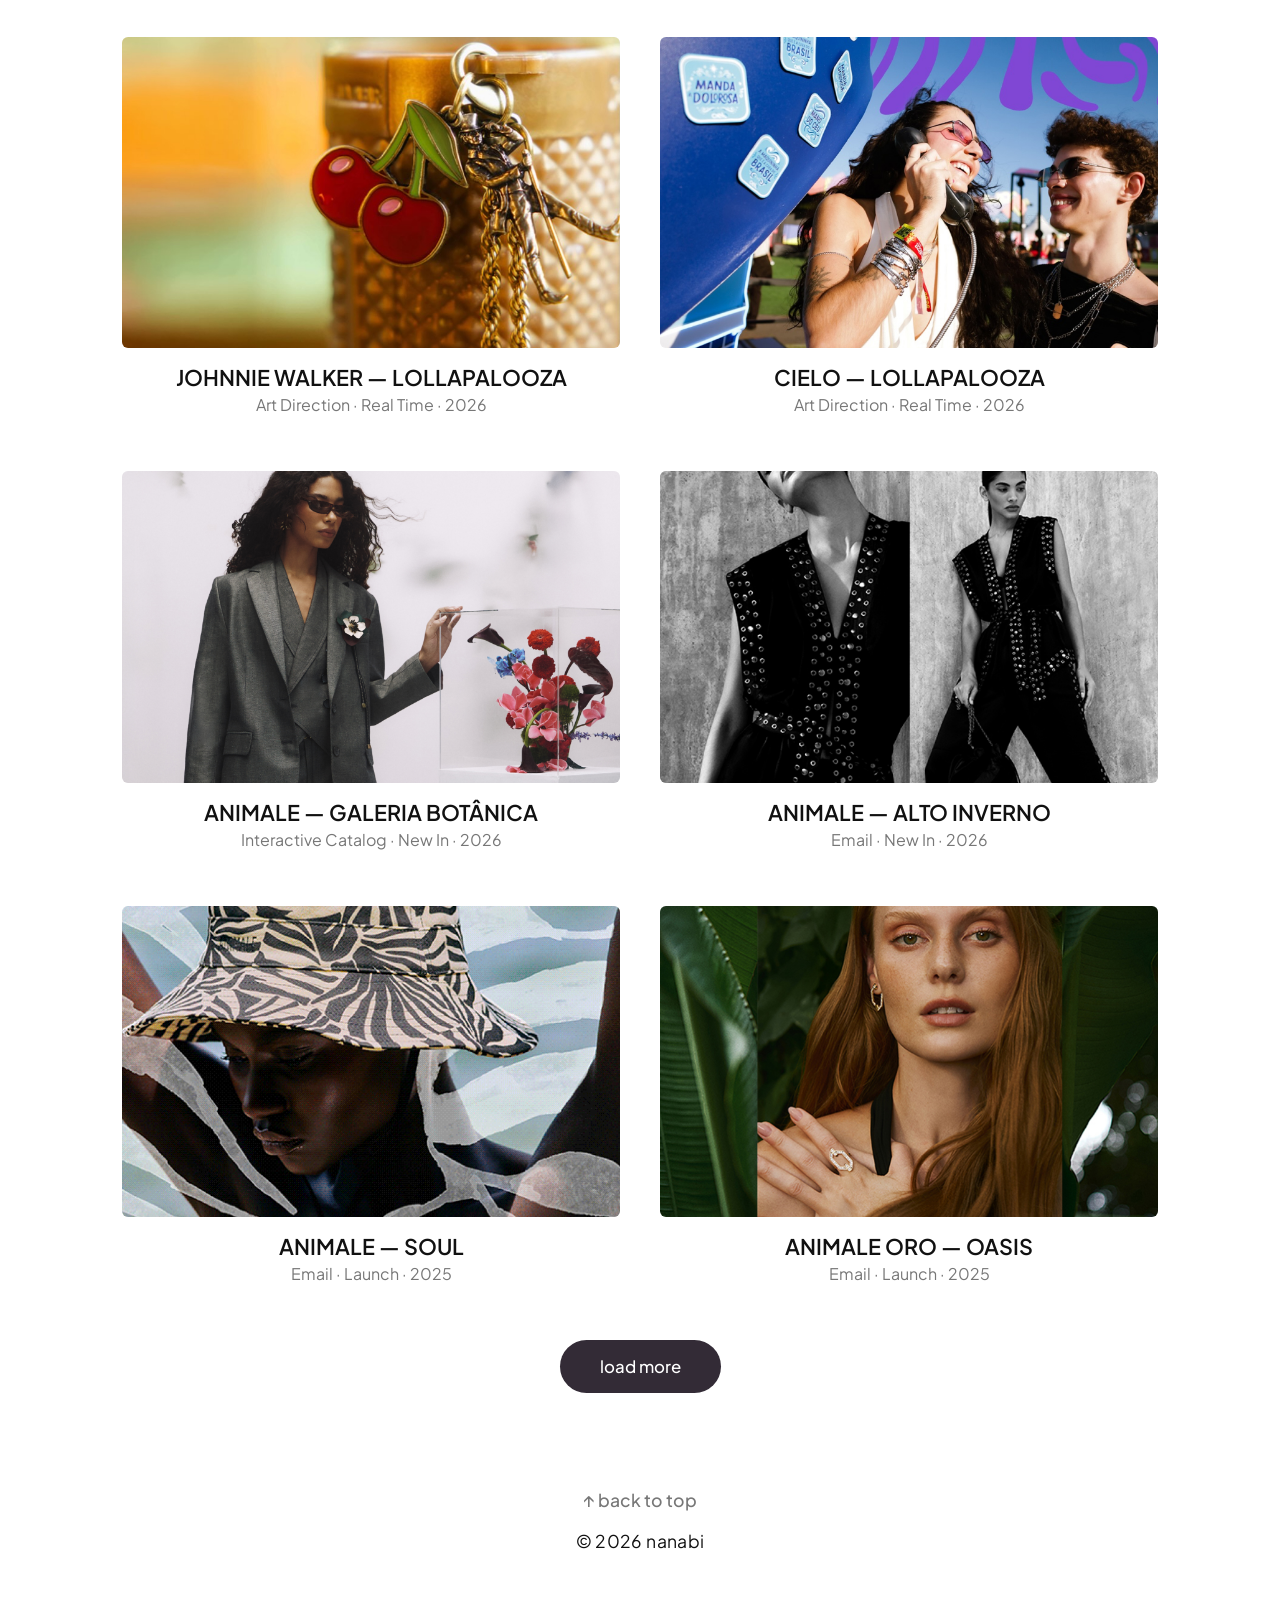
==== commit f5afc24b: "Remove year from card titles in index.html" ====
--- a/index.html
+++ b/index.html
@@ -74,7 +74,7 @@
             <img src="THUMBS/04 - tictac.jpg" alt="TIC TAC — ROCK IN RIO 26">
           </div>
           <div class="card-info">
-            <h3>TIC TAC — ROCK IN RIO 26</h3>
+            <h3>TIC TAC — ROCK IN RIO</h3>
             <p>Art Direction · Real Time · 2026</p>
           </div>
         </div>
@@ -85,7 +85,7 @@
             <img src="THUMBS/05 - trident.jpg" alt="TRIDENT — ROCK IN RIO 26">
           </div>
           <div class="card-info">
-            <h3>TRIDENT — ROCK IN RIO 26</h3>
+            <h3>TRIDENT — ROCK IN RIO</h3>
             <p>Art Direction · Real Time · 2026</p>
           </div>
         </div>
@@ -96,7 +96,7 @@
             <img src="THUMBS/06 - vale.jpg" alt="VALE — ROCK IN RIO 26">
           </div>
           <div class="card-info">
-            <h3>VALE — ROCK IN RIO 26</h3>
+            <h3>VALE — ROCK IN RIO</h3>
             <p>Art Direction · Real Time · 2026</p>
           </div>
         </div>
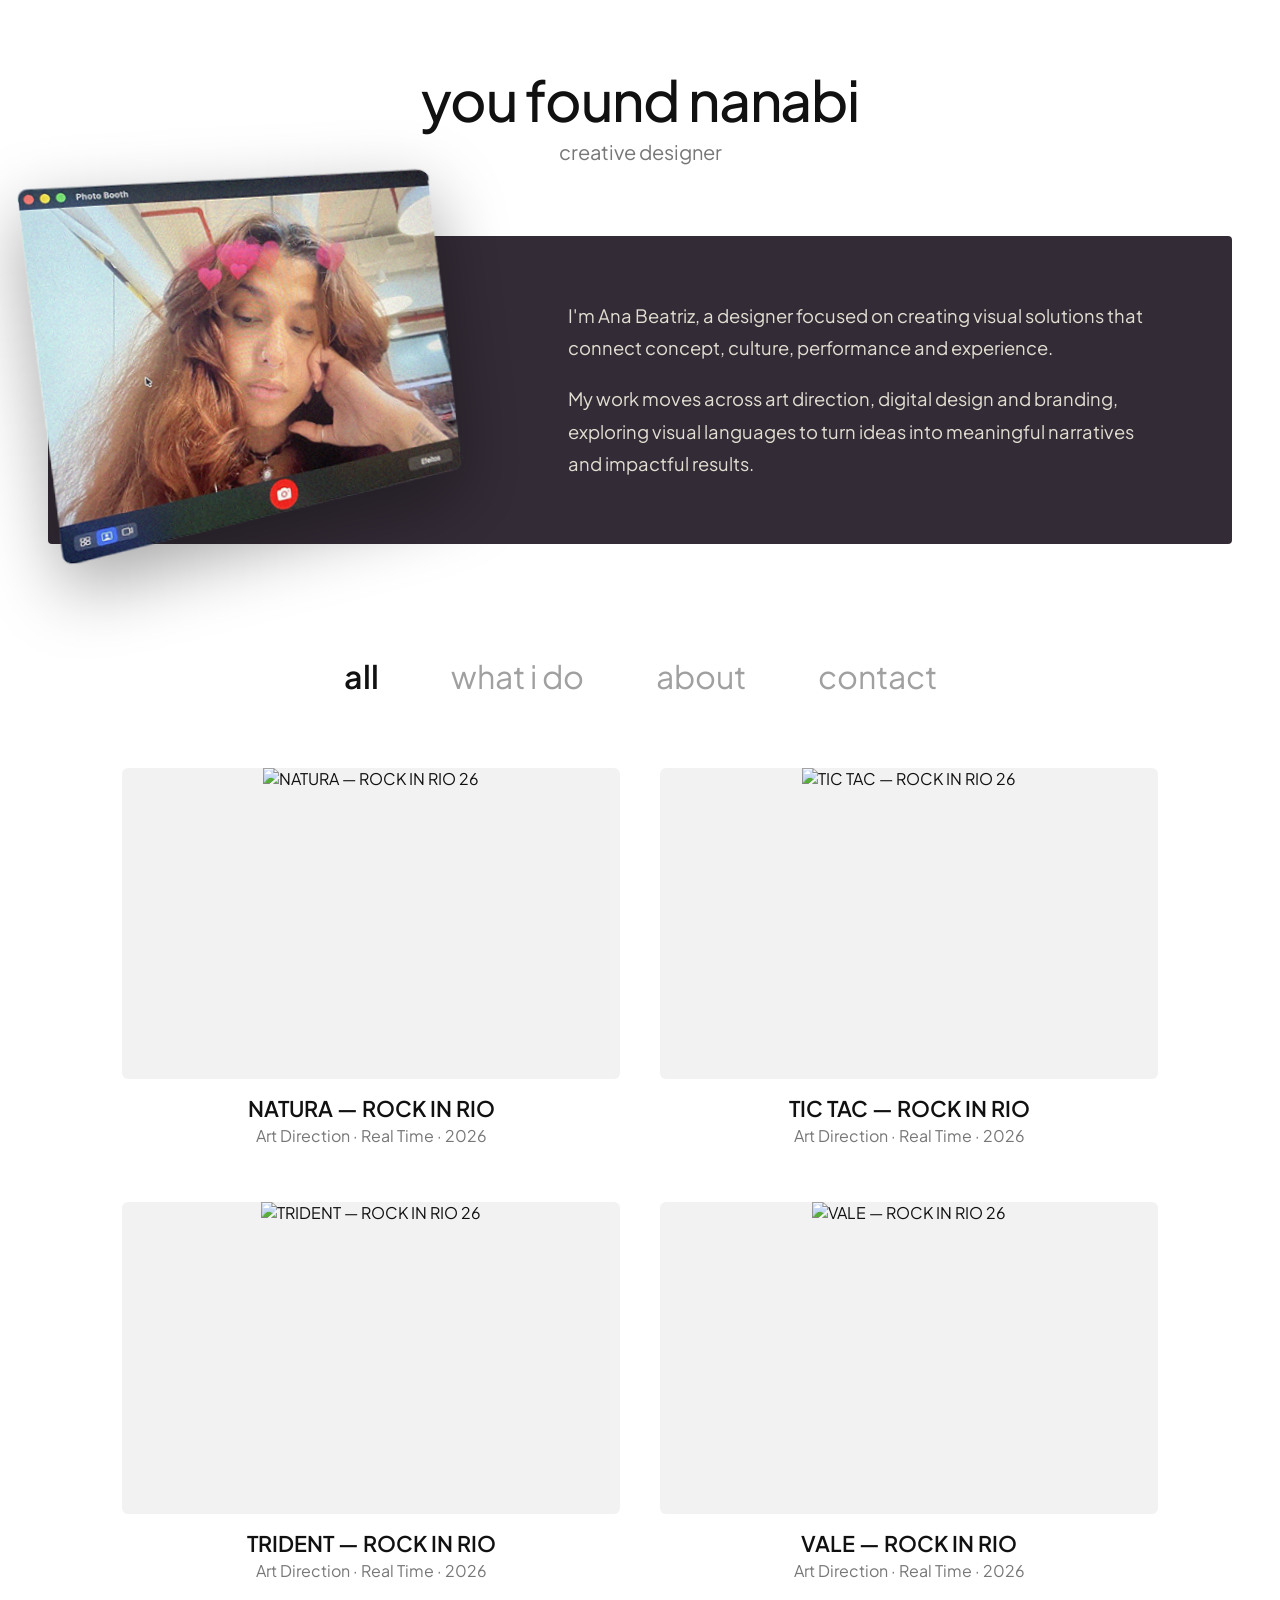
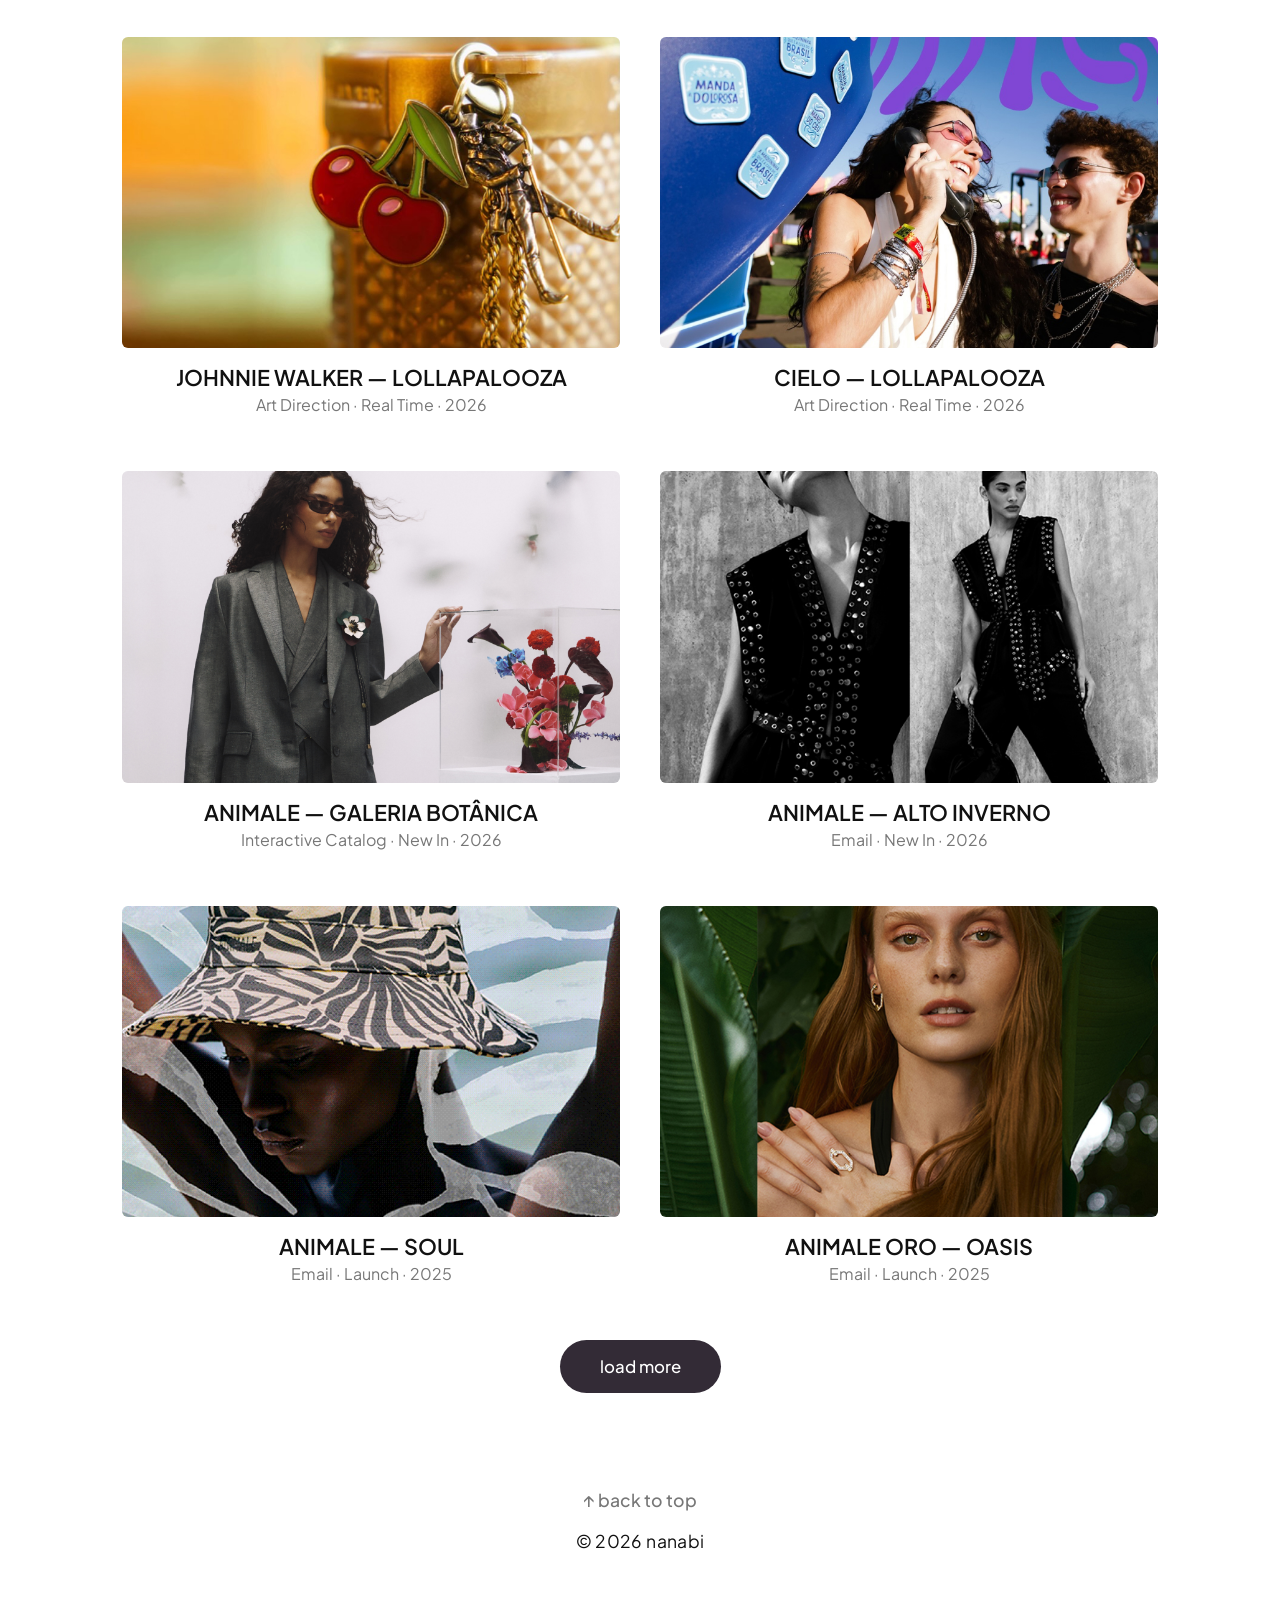
==== commit 0f48f393: "Update title for NATURA — ROCK IN RIO" ====
--- a/index.html
+++ b/index.html
@@ -63,7 +63,7 @@
             <img src="THUMBS/03 - natura.jpg" alt="NATURA — ROCK IN RIO 26">
           </div>
           <div class="card-info">
-            <h3>NATURA — ROCK IN RIO 26</h3>
+            <h3>NATURA — ROCK IN RIO</h3>
             <p>Art Direction · Real Time · 2026</p>
           </div>
         </div>
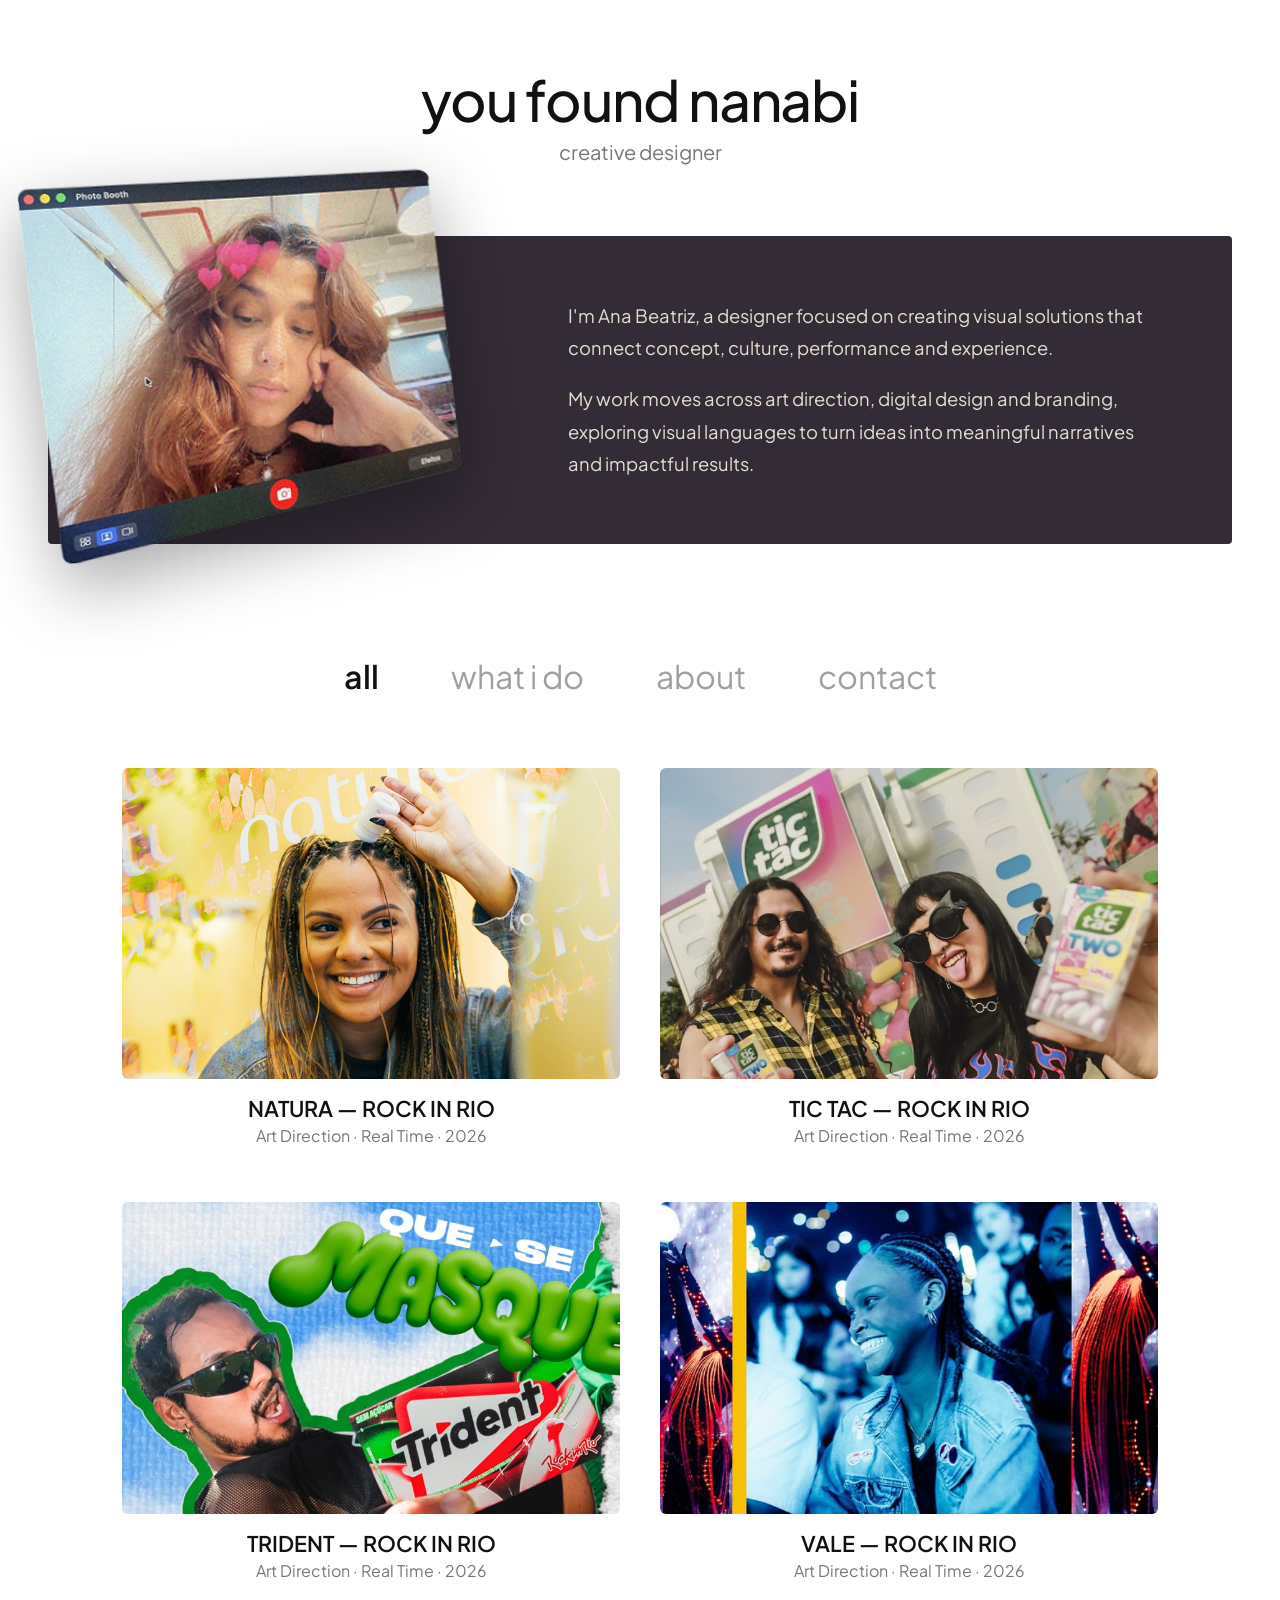
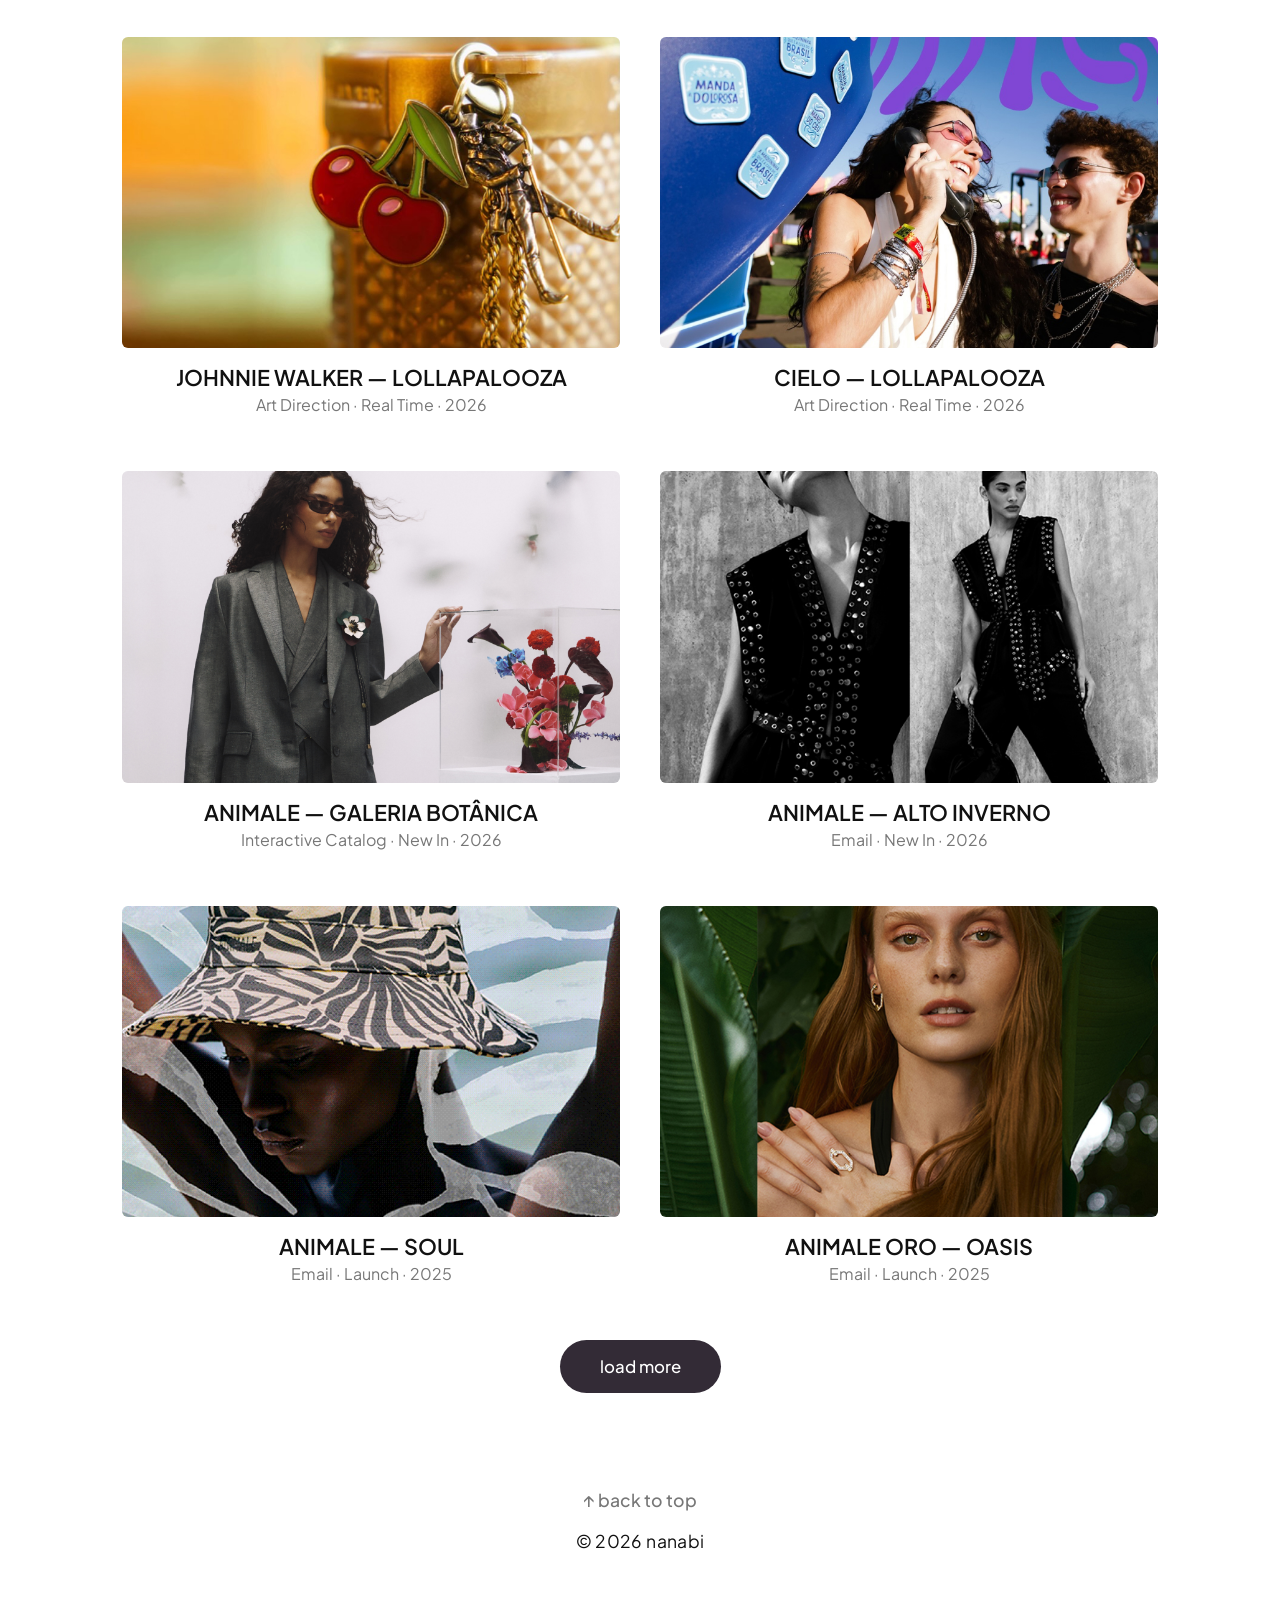
==== commit 40d1e3ef: "Update image sources to include file extensions" ====
--- a/index.html
+++ b/index.html
@@ -13,7 +13,6 @@
   <link rel="preconnect" href="https://fonts.gstatic.com" crossorigin>
   <link href="https://fonts.googleapis.com/css2?family=Plus+Jakarta+Sans:wght@300;400;500;600;700&display=swap" rel="stylesheet">
 </head>
-
 <body id="top">
 
   <!-- HERO SECTION -->
@@ -27,7 +26,6 @@
         <div class="photo-window">
           <img src="FOTO1.png" alt="Ana Beatriz — Photo Booth">
         </div>
-
         <div class="bio-text">
           <p>I'm Ana Beatriz, a designer focused on creating visual solutions that connect concept, culture, performance and experience.</p>
           <p>My work moves across art direction, digital design and branding, exploring visual languages to turn ideas into meaningful narratives and impactful results.</p>
@@ -35,7 +33,6 @@
       </div>
     </div>
   </header>
-
 
   <!-- NAVIGATION TABS -->
   <nav class="tab-nav">
@@ -45,22 +42,20 @@
     <button class="tab-btn" onclick="switchTab('contact')">contact</button>
   </nav>
 
-
   <!-- CONTENT SECTIONS -->
   <main class="content-area">
 
     <!-- TAB: ALL -->
     <section id="all" class="tab-content active">
-
       <div class="projects-grid" id="projects-grid">
 
-        <!-- ================================= -->
+        <!-- PROJETOS VISÍVEIS INICIALMENTE -->
+
         <!-- ROCK IN RIO 26 — ART DIRECTION -->
-        <!-- ================================= -->
-
-        <div class="project-card" onclick="window.location.href='art-direction.html'" style="cursor: pointer;">
+
+        <div class="project-card" onclick="openModal('modal-natura')" style="cursor: pointer;">
           <div class="card-thumb">
-            <img src="THUMBS/03 - natura.jpg" alt="NATURA — ROCK IN RIO 26">
+            <img src="THUMBS/Art Direction_03.jpg" alt="NATURA — ROCK IN RIO 26">
           </div>
           <div class="card-info">
             <h3>NATURA — ROCK IN RIO</h3>
@@ -68,10 +63,9 @@
           </div>
         </div>
 
-
-        <div class="project-card" onclick="window.location.href='art-direction.html'" style="cursor: pointer;">
+        <div class="project-card" onclick="openModal('modal-tictac')" style="cursor: pointer;">
           <div class="card-thumb">
-            <img src="THUMBS/04 - tictac.jpg" alt="TIC TAC — ROCK IN RIO 26">
+            <img src="THUMBS/Art Direction_04.jpg" alt="TIC TAC — ROCK IN RIO 26">
           </div>
           <div class="card-info">
             <h3>TIC TAC — ROCK IN RIO</h3>
@@ -79,10 +73,9 @@
           </div>
         </div>
 
-
-        <div class="project-card" onclick="window.location.href='art-direction.html'" style="cursor: pointer;">
+        <div class="project-card" onclick="openModal('modal-trident')" style="cursor: pointer;">
           <div class="card-thumb">
-            <img src="THUMBS/05 - trident.jpg" alt="TRIDENT — ROCK IN RIO 26">
+            <img src="THUMBS/Art Direction_05.jpg" alt="TRIDENT — ROCK IN RIO 26">
           </div>
           <div class="card-info">
             <h3>TRIDENT — ROCK IN RIO</h3>
@@ -90,10 +83,9 @@
           </div>
         </div>
 
-
-        <div class="project-card" onclick="window.location.href='art-direction.html'" style="cursor: pointer;">
+        <div class="project-card" onclick="openModal('modal-vale')" style="cursor: pointer;">
           <div class="card-thumb">
-            <img src="THUMBS/06 - vale.jpg" alt="VALE — ROCK IN RIO 26">
+            <img src="THUMBS/Art Direction_06.jpg" alt="VALE — ROCK IN RIO 26">
           </div>
           <div class="card-info">
             <h3>VALE — ROCK IN RIO</h3>
@@ -101,248 +93,174 @@
           </div>
         </div>
 
-
-        <!-- ================================= -->
         <!-- ART DIRECTION -->
-        <!-- ================================= -->
 
         <div class="project-card" onclick="openModal('modal-johnnie-walker')" style="cursor: pointer;">
-          <div class="card-thumb">
-            <img src="THUMBS/Art Direction_01.jpg" alt="JOHNNIE WALKER — LOLLAPALOOZA 2026">
-          </div>
+          <div class="card-thumb"><img src="THUMBS/Art Direction_01.jpg" alt="JOHNNIE WALKER — LOLLAPALOOZA 2026"></div>
           <div class="card-info">
             <h3>JOHNNIE WALKER — LOLLAPALOOZA</h3>
             <p>Art Direction · Real Time · 2026</p>
           </div>
         </div>
 
-
         <div class="project-card" onclick="openModal('modal-cielo')" style="cursor: pointer;">
-          <div class="card-thumb">
-            <img src="THUMBS/Art Direction_02.jpg" alt="CIELO — LOLLAPALOOZA 2026">
-          </div>
+          <div class="card-thumb"><img src="THUMBS/Art Direction_02.jpg" alt="CIELO — LOLLAPALOOZA 2026"></div>
           <div class="card-info">
             <h3>CIELO — LOLLAPALOOZA</h3>
             <p>Art Direction · Real Time · 2026</p>
           </div>
         </div>
 
-
-        <!-- ================================= -->
         <!-- CRM -->
-        <!-- ================================= -->
 
         <div class="project-card" onclick="openModal('modal-crm-galeria')" style="cursor: pointer;">
-          <div class="card-thumb">
-            <img src="THUMBS/CRM_06.jpg" alt="ANIMALE — GALERIA BOTÂNICA">
-          </div>
+          <div class="card-thumb"><img src="THUMBS/CRM_06.jpg" alt="ANIMALE — GALERIA BOTÂNICA"></div>
           <div class="card-info">
             <h3>ANIMALE — GALERIA BOTÂNICA</h3>
             <p>Interactive Catalog · New In · 2026</p>
           </div>
         </div>
 
-
         <div class="project-card" onclick="openModal('modal-crm-01')" style="cursor: pointer;">
-          <div class="card-thumb">
-            <img src="THUMBS/CRM_01.jpg" alt="ANIMALE — ALTO INVERNO 26">
-          </div>
+          <div class="card-thumb"><img src="THUMBS/CRM_01.jpg" alt="ANIMALE — ALTO INVERNO 26"></div>
           <div class="card-info">
             <h3>ANIMALE — ALTO INVERNO</h3>
             <p>Email · New In · 2026</p>
           </div>
         </div>
 
-
         <div class="project-card" onclick="openModal('modal-crm-02')" style="cursor: pointer;">
-          <div class="card-thumb">
-            <img src="THUMBS/CRM_02.jpg" alt="ANIMALE — SOUL">
-          </div>
+          <div class="card-thumb"><img src="THUMBS/CRM_02.jpg" alt="ANIMALE — SOUL"></div>
           <div class="card-info">
             <h3>ANIMALE — SOUL</h3>
             <p>Email · Launch · 2025</p>
           </div>
         </div>
 
-
         <div class="project-card" onclick="openModal('modal-crm-03')" style="cursor: pointer;">
-          <div class="card-thumb">
-            <img src="THUMBS/CRM_03.jpg" alt="ANIMALE ORO — OASIS 26">
-          </div>
+          <div class="card-thumb"><img src="THUMBS/CRM_03.jpg" alt="ANIMALE ORO — OASIS 26"></div>
           <div class="card-info">
             <h3>ANIMALE ORO — OASIS</h3>
             <p>Email · Launch · 2025</p>
           </div>
         </div>
 
-
-        <!-- ================================= -->
-        <!-- PROJETOS OCULTOS -->
-        <!-- ================================= -->
+        <!-- PROJETOS OCULTOS (EXIBIDOS AO CLICAR EM "LOAD MORE") -->
 
         <div class="project-card hidden-project" onclick="openModal('modal-crm-05')" style="cursor: pointer;">
-          <div class="card-thumb">
-            <img src="THUMBS/CRM_05.jpg" alt="ANIMALE ORO — NOVIDADES MAIO">
-          </div>
+          <div class="card-thumb"><img src="THUMBS/CRM_05.jpg" alt="ANIMALE ORO — NOVIDADES MAIO"></div>
           <div class="card-info">
             <h3>ANIMALE ORO — NOVIDADES MAIO</h3>
             <p>Interactive Catalog · Launch · 2026</p>
           </div>
         </div>
 
-
         <div class="project-card hidden-project" onclick="openModal('modal-crm-04')" style="cursor: pointer;">
-          <div class="card-thumb">
-            <img src="THUMBS/CRM_04.jpg" alt="ANIMALE — DIA DAS MÃES">
-          </div>
+          <div class="card-thumb"><img src="THUMBS/CRM_04.jpg" alt="ANIMALE — DIA DAS MÃES"></div>
           <div class="card-info">
             <h3>ANIMALE — DIA DAS MÃES</h3>
             <p>Email · Campaign · 2025</p>
           </div>
         </div>
 
-
-        <!-- ================================= -->
         <!-- DIGITAL CAMPAIGNS -->
-        <!-- ================================= -->
 
         <div class="project-card hidden-project" onclick="openModal('modal-digital-verao')" style="cursor: pointer;">
-          <div class="card-thumb">
-            <img src="THUMBS/DIGITAL_CAMPAIGNS_03.jpg" alt="ANIMALE — VERÃO">
-          </div>
+          <div class="card-thumb"><img src="THUMBS/DIGITAL_CAMPAIGNS_03.jpg" alt="ANIMALE — VERÃO"></div>
           <div class="card-info">
             <h3>ANIMALE — FLORESTANIA</h3>
             <p>Digital Campaign · New In · 2026</p>
           </div>
         </div>
 
-
         <div class="project-card hidden-project" onclick="openModal('modal-digital-02')" style="cursor: pointer;">
-          <div class="card-thumb">
-            <img src="THUMBS/DIGITAL_CAMPAIGNS_02.jpg" alt="ANIMALE — WESTERN MEDIA">
-          </div>
+          <div class="card-thumb"><img src="THUMBS/DIGITAL_CAMPAIGNS_02.jpg" alt="ANIMALE — WESTERN MEDIA"></div>
           <div class="card-info">
             <h3>ANIMALE — WESTERN MEDIA</h3>
             <p>Digital Campaign · Video · 2025</p>
           </div>
         </div>
 
-
         <div class="project-card hidden-project" onclick="openModal('modal-digital-01')" style="cursor: pointer;">
-          <div class="card-thumb">
-            <img src="THUMBS/DIGITAL_CAMPAIGNS_01.jpg" alt="ANIMALE ORO — JUNHO 25">
-          </div>
+          <div class="card-thumb"><img src="THUMBS/DIGITAL_CAMPAIGNS_01.jpg" alt="ANIMALE ORO — JUNHO 25"></div>
           <div class="card-info">
             <h3>ANIMALE ORO — NEW IN</h3>
             <p>Digital Campaign · Video · 2025</p>
           </div>
         </div>
 
-
         <div class="project-card hidden-project" onclick="openModal('modal-digital-serpent')" style="cursor: pointer;">
-          <div class="card-thumb">
-            <img src="THUMBS/DIGITAL_CAMPAIGNS_04.jpg" alt="ANIMALE ORO — SERPENT DANCE">
-          </div>
+          <div class="card-thumb"><img src="THUMBS/DIGITAL_CAMPAIGNS_04.jpg" alt="ANIMALE ORO — SERPENT DANCE"></div>
           <div class="card-info">
             <h3>ANIMALE ORO — SERPENT DANCE</h3>
             <p>Digital Campaign · Video · 2025</p>
           </div>
         </div>
 
-
-        <!-- ================================= -->
         <!-- UI DESIGN -->
-        <!-- ================================= -->
 
         <div class="project-card hidden-project" onclick="openModal('modal-ui-01')" style="cursor: pointer;">
-          <div class="card-thumb">
-            <img src="THUMBS/UI_01.jpg" alt="ANIMALE — ART LABEL">
-          </div>
+          <div class="card-thumb"><img src="THUMBS/UI_01.jpg" alt="ANIMALE — ART LABEL"></div>
           <div class="card-info">
             <h3>ANIMALE — ART LABEL II</h3>
             <p>Landing Page · UI Design · 2025</p>
           </div>
         </div>
 
-
         <div class="project-card hidden-project" onclick="openModal('modal-ui-02')" style="cursor: pointer;">
-          <div class="card-thumb">
-            <img src="THUMBS/UI_02.jpg" alt="ANIMALE ORO">
-          </div>
+          <div class="card-thumb"><img src="THUMBS/UI_02.jpg" alt="ANIMALE ORO"></div>
           <div class="card-info">
             <h3>ANIMALE ORO</h3>
             <p>Subhome · UI Design · 2026</p>
           </div>
         </div>
 
-
         <div class="project-card hidden-project" onclick="openModal('modal-ui-03')" style="cursor: pointer;">
-          <div class="card-thumb">
-            <img src="THUMBS/UI_03.jpg" alt="ANIMALE — ALTO VERÃO 26">
-          </div>
+          <div class="card-thumb"><img src="THUMBS/UI_03.jpg" alt="ANIMALE — ALTO VERÃO 26"></div>
           <div class="card-info">
             <h3>ANIMALE — ALTO VERÃO</h3>
             <p>Homepage · UI Design · 2025</p>
           </div>
         </div>
 
-
         <div class="project-card hidden-project" onclick="openModal('modal-ui-04')" style="cursor: pointer;">
-          <div class="card-thumb">
-            <img src="THUMBS/UI_04.jpg" alt="ANIMALE — INVERNO 26">
-          </div>
+          <div class="card-thumb"><img src="THUMBS/UI_04.jpg" alt="ANIMALE — INVERNO 26"></div>
           <div class="card-info">
             <h3>ANIMALE — ON TOUR</h3>
             <p>Homepage · UI Design · 2026</p>
           </div>
         </div>
 
-
-        <!-- ================================= -->
         <!-- SOCIAL MEDIA -->
-        <!-- ================================= -->
 
         <div class="project-card hidden-project" onclick="openModal('modal-social-01')" style="cursor: pointer;">
-          <div class="card-thumb">
-            <img src="THUMBS/SOCIAL_01.jpg" alt="NEON — FESTIVAL NÔMADE">
-          </div>
+          <div class="card-thumb"><img src="THUMBS/SOCIAL_01.jpg" alt="NEON — FESTIVAL NÔMADE"></div>
           <div class="card-info">
             <h3>NEON — FESTIVAL NÔMADE</h3>
             <p>Social Media · Real Time · 2026</p>
           </div>
         </div>
 
-
         <div class="project-card hidden-project" onclick="openModal('modal-social-02')" style="cursor: pointer;">
-          <div class="card-thumb">
-            <img src="THUMBS/SOCIAL_02.jpg" alt="WILDHEART — FESTIVAL">
-          </div>
+          <div class="card-thumb"><img src="THUMBS/SOCIAL_02.jpg" alt="WILDHEART — FESTIVAL"></div>
           <div class="card-info">
             <h3>WILDHEART — FESTIVAL</h3>
             <p>Social Media · Personal Project · 2024</p>
           </div>
         </div>
 
-
-        <!-- ================================= -->
         <!-- OOH -->
-        <!-- ================================= -->
 
         <div class="project-card hidden-project" onclick="openModal('modal-ooh-01')" style="cursor: pointer;">
-          <div class="card-thumb">
-            <img src="THUMBS/OOH_01.jpg" alt="ANIMALE — INVERNO 26">
-          </div>
+          <div class="card-thumb"><img src="THUMBS/OOH_01.jpg" alt="ANIMALE — INVERNO 26"></div>
           <div class="card-info">
             <h3>ANIMALE — ON TOUR</h3>
             <p>OOH · Aeroporto Santos Dumont · 2026</p>
           </div>
         </div>
 
-
         <div class="project-card hidden-project" onclick="openModal('modal-ooh-02')" style="cursor: pointer;">
-          <div class="card-thumb">
-            <img src="THUMBS/OOH_02.jpg" alt="NINA MORAES DESIGN — INTERIORES">
-          </div>
+          <div class="card-thumb"><img src="THUMBS/OOH_02.jpg" alt="NINA MORAES DESIGN — INTERIORES"></div>
           <div class="card-info">
             <h3>NINA MORAES DESIGN — CASA MINIMUNDO</h3>
             <p>Print · Art Preparation · 2023</p>
@@ -350,461 +268,386 @@
         </div>
 
       </div>
-
 
       <!-- BOTÃO LOAD MORE -->
       <div class="load-more-container">
         <button id="load-more-btn" onclick="showMoreProjects()">load more</button>
       </div>
-
     </section>
 
-
-    <!-- ================================= -->
     <!-- WHAT I DO TAB -->
-    <!-- ================================= -->
-
     <section id="what i do" class="tab-content">
       <div class="pills-grid">
-
         <a href="art-direction.html" class="pill-btn">Art Direction</a>
         <a href="crm.html" class="pill-btn">CRM</a>
         <a href="digital-campaigns.html" class="pill-btn">Digital Campaigns</a>
         <a href="ui-design.html" class="pill-btn">UI Design</a>
         <a href="social-media.html" class="pill-btn">Social Media</a>
         <a href="ooh.html" class="pill-btn">In the Streets</a>
-
       </div>
     </section>
 
-
-    <!-- ================================= -->
     <!-- ABOUT TAB -->
-    <!-- ================================= -->
-
     <section id="about" class="tab-content">
       <div class="about-text">
-
         <p>Based in Rio de Janeiro, Brazil, with a degree in Advertising and experience in digital communication and creative projects, I've worked across digital and offline environments, developing visual solutions for brands across different touchpoints.</p>
-
         <p>My approach combines aesthetics, strategy, and performance, always considering how design can strengthen brands and create meaningful experiences. With a sensitivity to each brand’s individuality, I adapt creative solutions to its own visual language and guidelines, as well as to the context in which each piece will be experienced.</p>
-
         <p>I'm constantly learning, exploring new trends, and developing my technical and interpersonal skills. My favorite quality is curiosity; I believe it keeps me moving forward, pushing me to explore, learn, and go further.</p>
-
 
         <!-- TOOLS -->
         <div class="tools-section">
           <h3>tools</h3>
           <p>Photoshop · Figma · Illustrator · After Effects</p>
         </div>
-
       </div>
     </section>
 
-
-    <!-- ================================= -->
     <!-- CONTACT TAB -->
-    <!-- ================================= -->
-
     <section id="contact" class="tab-content">
       <div class="contact-box">
-
         <a href="mailto:nanabiart@gmail.com" class="email-link">
           <img src="E-MAIL.png" alt="nanabiart@gmail.com" class="email-img">
         </a>
-
         <div class="social-buttons">
-
           <a href="https://www.linkedin.com/in/nanabi/" target="_blank" rel="noopener noreferrer">
             <img src="LINKEDIN.png" alt="LinkedIn" class="social-btn-img">
           </a>
-
           <a href="https://www.behance.net/nanabiart" target="_blank" rel="noopener noreferrer">
             <img src="BEHANCE.png" alt="Behance" class="social-btn-img">
           </a>
-
         </div>
       </div>
     </section>
 
   </main>
 
-
-  <!-- ================================= -->
-  <!-- MODALS -->
-  <!-- ================================= -->
+  <!-- ==================== ESTRUTURAS DE MODAL (HOME: LAYOUT COMPACTO) ==================== -->
+
+  <!-- ROCK IN RIO 26 -->
+
+  <div id="modal-natura" class="modal-overlay" onclick="closeModal(event, 'modal-natura')">
+    <div class="modal-card modal-home" onclick="event.stopPropagation()">
+      <div class="modal-media-scroll">
+        <img src="THUMBS/03 - natura.jpg" alt="NATURA — ROCK IN RIO 26">
+      </div>
+      <div class="modal-fixed-footer">
+        <h3>NATURA — ROCK IN RIO 26</h3>
+        <p>Art Direction · Real Time · 2026</p>
+        <a href="art-direction.html" class="modal-cta-btn">view project</a>
+      </div>
+    </div>
+  </div>
+
+  <div id="modal-tictac" class="modal-overlay" onclick="closeModal(event, 'modal-tictac')">
+    <div class="modal-card modal-home" onclick="event.stopPropagation()">
+      <div class="modal-media-scroll">
+        <img src="THUMBS/04 - tictac.jpg" alt="TIC TAC — ROCK IN RIO 26">
+      </div>
+      <div class="modal-fixed-footer">
+        <h3>TIC TAC — ROCK IN RIO 26</h3>
+        <p>Art Direction · Real Time · 2026</p>
+        <a href="art-direction.html" class="modal-cta-btn">view project</a>
+      </div>
+    </div>
+  </div>
+
+  <div id="modal-trident" class="modal-overlay" onclick="closeModal(event, 'modal-trident')">
+    <div class="modal-card modal-home" onclick="event.stopPropagation()">
+      <div class="modal-media-scroll">
+        <img src="THUMBS/05 - trident.jpg" alt="TRIDENT — ROCK IN RIO 26">
+      </div>
+      <div class="modal-fixed-footer">
+        <h3>TRIDENT — ROCK IN RIO 26</h3>
+        <p>Art Direction · Real Time · 2026</p>
+        <a href="art-direction.html" class="modal-cta-btn">view project</a>
+      </div>
+    </div>
+  </div>
+
+  <div id="modal-vale" class="modal-overlay" onclick="closeModal(event, 'modal-vale')">
+    <div class="modal-card modal-home" onclick="event.stopPropagation()">
+      <div class="modal-media-scroll">
+        <img src="THUMBS/06 - vale.jpg" alt="VALE — ROCK IN RIO 26">
+      </div>
+      <div class="modal-fixed-footer">
+        <h3>VALE — ROCK IN RIO 26</h3>
+        <p>Art Direction · Real Time · 2026</p>
+        <a href="art-direction.html" class="modal-cta-btn">view project</a>
+      </div>
+    </div>
+  </div>
 
   <!-- ART DIRECTION -->
 
   <div id="modal-johnnie-walker" class="modal-overlay" onclick="closeModal(event, 'modal-johnnie-walker')">
-
-    <div class="modal-card modal-home" onclick="event.stopPropagation()">
-
+    <div class="modal-card modal-home" onclick="event.stopPropagation()">
       <div class="modal-media-scroll">
         <img src="THUMBS/Art Direction_01.jpg" alt="Johnnie Walker — Lollapalooza 2026">
       </div>
-
       <div class="modal-fixed-footer">
         <h3>JOHNNIE WALKER — LOLLAPALOOZA</h3>
         <p>Art Direction · Real Time · 2026</p>
         <a href="art-direction.html?project=modal-johnnie-walker" class="modal-cta-btn">view project</a>
       </div>
-
-    </div>
-  </div>
-
+    </div>
+  </div>
 
   <div id="modal-cielo" class="modal-overlay" onclick="closeModal(event, 'modal-cielo')">
-
-    <div class="modal-card modal-home" onclick="event.stopPropagation()">
-
+    <div class="modal-card modal-home" onclick="event.stopPropagation()">
       <div class="modal-media-scroll">
         <img src="THUMBS/Art Direction_02.jpg" alt="Cielo — Lollapalooza 2026">
       </div>
-
       <div class="modal-fixed-footer">
         <h3>CIELO — LOLLAPALOOZA</h3>
         <p>Art Direction · Real Time · 2026</p>
         <a href="art-direction.html?project=modal-cielo" class="modal-cta-btn">view project</a>
       </div>
-
-    </div>
-  </div>
-
+    </div>
+  </div>
 
   <!-- CRM -->
 
   <div id="modal-crm-galeria" class="modal-overlay" onclick="closeModal(event, 'modal-crm-galeria')">
-
-    <div class="modal-card modal-home" onclick="event.stopPropagation()">
-
+    <div class="modal-card modal-home" onclick="event.stopPropagation()">
       <div class="modal-media-scroll">
         <img src="THUMBS/CRM_06.jpg" alt="ANIMALE — GALERIA BOTÂNICA">
       </div>
-
       <div class="modal-fixed-footer">
         <h3>ANIMALE — GALERIA BOTÂNICA</h3>
         <p>Interactive Catalog · New In · 2026</p>
         <a href="crm.html?project=modal-crm-galeria" class="modal-cta-btn">view project</a>
       </div>
-
-    </div>
-  </div>
-
+    </div>
+  </div>
 
   <div id="modal-crm-01" class="modal-overlay" onclick="closeModal(event, 'modal-crm-01')">
-
-    <div class="modal-card modal-home" onclick="event.stopPropagation()">
-
+    <div class="modal-card modal-home" onclick="event.stopPropagation()">
       <div class="modal-media-scroll">
         <img src="THUMBS/CRM_01.jpg" alt="ANIMALE — ALTO INVERNO 26">
       </div>
-
       <div class="modal-fixed-footer">
         <h3>ANIMALE — ALTO INVERNO</h3>
         <p>Email · New In · 2026</p>
         <a href="crm.html?project=modal-crm-01" class="modal-cta-btn">view project</a>
       </div>
-
-    </div>
-  </div>
-
+    </div>
+  </div>
 
   <div id="modal-crm-02" class="modal-overlay" onclick="closeModal(event, 'modal-crm-02')">
-
-    <div class="modal-card modal-home" onclick="event.stopPropagation()">
-
+    <div class="modal-card modal-home" onclick="event.stopPropagation()">
       <div class="modal-media-scroll">
         <img src="THUMBS/CRM_02.jpg" alt="ANIMALE — SOUL 25">
       </div>
-
       <div class="modal-fixed-footer">
         <h3>ANIMALE — SOUL</h3>
         <p>Email · Launch · 2025</p>
         <a href="crm.html?project=modal-crm-02" class="modal-cta-btn">view project</a>
       </div>
-
-    </div>
-  </div>
-
+    </div>
+  </div>
 
   <div id="modal-crm-03" class="modal-overlay" onclick="closeModal(event, 'modal-crm-03')">
-
-    <div class="modal-card modal-home" onclick="event.stopPropagation()">
-
+    <div class="modal-card modal-home" onclick="event.stopPropagation()">
       <div class="modal-media-scroll">
         <img src="THUMBS/CRM_03.jpg" alt="ANIMALE ORO — OASIS 26">
       </div>
-
       <div class="modal-fixed-footer">
         <h3>ANIMALE ORO — OASIS</h3>
         <p>Email · Launch · 2025</p>
         <a href="crm.html?project=modal-crm-03" class="modal-cta-btn">view project</a>
       </div>
-
-    </div>
-  </div>
-
+    </div>
+  </div>
 
   <div id="modal-crm-05" class="modal-overlay" onclick="closeModal(event, 'modal-crm-05')">
-
-    <div class="modal-card modal-home" onclick="event.stopPropagation()">
-
+    <div class="modal-card modal-home" onclick="event.stopPropagation()">
       <div class="modal-media-scroll">
         <img src="THUMBS/CRM_05.jpg" alt="ANIMALE ORO — NOVIDADES MAIO">
       </div>
-
       <div class="modal-fixed-footer">
         <h3>ANIMALE ORO — NOVIDADES MAIO</h3>
         <p>Interactive Catalog · Launch · 2026</p>
         <a href="crm.html?project=modal-crm-05" class="modal-cta-btn">view project</a>
       </div>
-
-    </div>
-  </div>
-
+    </div>
+  </div>
 
   <div id="modal-crm-04" class="modal-overlay" onclick="closeModal(event, 'modal-crm-04')">
-
-    <div class="modal-card modal-home" onclick="event.stopPropagation()">
-
+    <div class="modal-card modal-home" onclick="event.stopPropagation()">
       <div class="modal-media-scroll">
         <img src="THUMBS/CRM_04.jpg" alt="ANIMALE — DIA DAS MÃES 25">
       </div>
-
       <div class="modal-fixed-footer">
         <h3>ANIMALE — DIA DAS MÃES</h3>
         <p>Email · Campaign · 2025</p>
         <a href="crm.html?project=modal-crm-04" class="modal-cta-btn">view project</a>
       </div>
-
-    </div>
-  </div>
-
+    </div>
+  </div>
 
   <!-- DIGITAL CAMPAIGNS -->
 
   <div id="modal-digital-verao" class="modal-overlay" onclick="closeModal(event, 'modal-digital-verao')">
-
-    <div class="modal-card modal-home" onclick="event.stopPropagation()">
-
+    <div class="modal-card modal-home" onclick="event.stopPropagation()">
       <div class="modal-media-scroll">
         <img src="THUMBS/DIGITAL_CAMPAIGNS_03.jpg" alt="ANIMALE — VERÃO">
       </div>
-
       <div class="modal-fixed-footer">
         <h3>ANIMALE — FLORESTANIA</h3>
         <p>Digital Campaign · New In · 2026</p>
         <a href="digital-campaigns.html?project=modal-digital-verao" class="modal-cta-btn">view project</a>
       </div>
-
-    </div>
-  </div>
-
+    </div>
+  </div>
 
   <div id="modal-digital-02" class="modal-overlay" onclick="closeModal(event, 'modal-digital-02')">
-
-    <div class="modal-card modal-home" onclick="event.stopPropagation()">
-
+    <div class="modal-card modal-home" onclick="event.stopPropagation()">
       <div class="modal-media-scroll">
         <img src="THUMBS/DIGITAL_CAMPAIGNS_02.jpg" alt="ANIMALE — WESTERN MEDIA 25">
       </div>
-
       <div class="modal-fixed-footer">
         <h3>ANIMALE — WESTERN MEDIA</h3>
         <p>Digital Campaign · Video · 2025</p>
         <a href="digital-campaigns.html?project=modal-digital-02" class="modal-cta-btn">view project</a>
       </div>
-
-    </div>
-  </div>
-
+    </div>
+  </div>
 
   <div id="modal-digital-01" class="modal-overlay" onclick="closeModal(event, 'modal-digital-01')">
-
-    <div class="modal-card modal-home" onclick="event.stopPropagation()">
-
+    <div class="modal-card modal-home" onclick="event.stopPropagation()">
       <div class="modal-media-scroll">
         <img src="THUMBS/DIGITAL_CAMPAIGNS_01.jpg" alt="ANIMALE ORO — JUNHO 25">
       </div>
-
       <div class="modal-fixed-footer">
         <h3>ANIMALE ORO — NEW IN</h3>
         <p>Digital Campaign · Video · 2025</p>
         <a href="digital-campaigns.html?project=modal-digital-01" class="modal-cta-btn">view project</a>
       </div>
-
-    </div>
-  </div>
-
+    </div>
+  </div>
 
   <div id="modal-digital-serpent" class="modal-overlay" onclick="closeModal(event, 'modal-digital-serpent')">
-
-    <div class="modal-card modal-home" onclick="event.stopPropagation()">
-
+    <div class="modal-card modal-home" onclick="event.stopPropagation()">
       <div class="modal-media-scroll">
         <img src="THUMBS/DIGITAL_CAMPAIGNS_04.jpg" alt="ANIMALE ORO — SERPENT DANCE">
       </div>
-
       <div class="modal-fixed-footer">
         <h3>ANIMALE ORO — SERPENT DANCE</h3>
         <p>Digital Campaign · Video · 2025</p>
         <a href="digital-campaigns.html?project=modal-digital-serpent" class="modal-cta-btn">view project</a>
       </div>
-
-    </div>
-  </div>
-
+    </div>
+  </div>
 
   <!-- UI DESIGN -->
 
   <div id="modal-ui-01" class="modal-overlay" onclick="closeModal(event, 'modal-ui-01')">
-
-    <div class="modal-card modal-home" onclick="event.stopPropagation()">
-
+    <div class="modal-card modal-home" onclick="event.stopPropagation()">
       <div class="modal-media-scroll">
         <img src="THUMBS/UI_01.jpg" alt="ANIMALE — ART LABEL 25">
       </div>
-
       <div class="modal-fixed-footer">
         <h3>ANIMALE — ART LABEL II</h3>
         <p>Landing Page · UI Design · 2025</p>
         <a href="ui-design.html?project=modal-ui-01" class="modal-cta-btn">view project</a>
       </div>
-
-    </div>
-  </div>
-
+    </div>
+  </div>
 
   <div id="modal-ui-02" class="modal-overlay" onclick="closeModal(event, 'modal-ui-02')">
-
-    <div class="modal-card modal-home" onclick="event.stopPropagation()">
-
+    <div class="modal-card modal-home" onclick="event.stopPropagation()">
       <div class="modal-media-scroll">
         <img src="THUMBS/UI_02.jpg" alt="ANIMALE ORO 26">
       </div>
-
       <div class="modal-fixed-footer">
         <h3>ANIMALE ORO</h3>
         <p>Subhome · UI Design · 2026</p>
         <a href="ui-design.html?project=modal-ui-02" class="modal-cta-btn">view project</a>
       </div>
-
-    </div>
-  </div>
-
+    </div>
+  </div>
 
   <div id="modal-ui-03" class="modal-overlay" onclick="closeModal(event, 'modal-ui-03')">
-
-    <div class="modal-card modal-home" onclick="event.stopPropagation()">
-
+    <div class="modal-card modal-home" onclick="event.stopPropagation()">
       <div class="modal-media-scroll">
         <img src="THUMBS/UI_03.jpg" alt="ANIMALE — ALTO VERÃO 26">
       </div>
-
       <div class="modal-fixed-footer">
         <h3>ANIMALE — ALTO VERÃO</h3>
         <p>Homepage · UI Design · 2025</p>
         <a href="ui-design.html?project=modal-ui-03" class="modal-cta-btn">view project</a>
       </div>
-
-    </div>
-  </div>
-
+    </div>
+  </div>
 
   <div id="modal-ui-04" class="modal-overlay" onclick="closeModal(event, 'modal-ui-04')">
-
-    <div class="modal-card modal-home" onclick="event.stopPropagation()">
-
+    <div class="modal-card modal-home" onclick="event.stopPropagation()">
       <div class="modal-media-scroll">
         <img src="THUMBS/UI_04.jpg" alt="ANIMALE — INVERNO 26">
       </div>
-
       <div class="modal-fixed-footer">
         <h3>ANIMALE — ON TOUR</h3>
         <p>Homepage · UI Design · 2026</p>
         <a href="ui-design.html?project=modal-ui-04" class="modal-cta-btn">view project</a>
       </div>
-
-    </div>
-  </div>
-
+    </div>
+  </div>
 
   <!-- SOCIAL MEDIA -->
 
   <div id="modal-social-01" class="modal-overlay" onclick="closeModal(event, 'modal-social-01')">
-
-    <div class="modal-card modal-home" onclick="event.stopPropagation()">
-
+    <div class="modal-card modal-home" onclick="event.stopPropagation()">
       <div class="modal-media-scroll">
         <img src="THUMBS/SOCIAL_01.jpg" alt="NEON — FESTIVAL NÔMADE 2026">
       </div>
-
       <div class="modal-fixed-footer">
         <h3>NEON — FESTIVAL NÔMADE</h3>
         <p>Social Media · Real Time · 2026</p>
         <a href="social-media.html?project=modal-social-01" class="modal-cta-btn">view project</a>
       </div>
-
-    </div>
-  </div>
-
+    </div>
+  </div>
 
   <div id="modal-social-02" class="modal-overlay" onclick="closeModal(event, 'modal-social-02')">
-
-    <div class="modal-card modal-home" onclick="event.stopPropagation()">
-
+    <div class="modal-card modal-home" onclick="event.stopPropagation()">
       <div class="modal-media-scroll">
         <img src="THUMBS/SOCIAL_02.jpg" alt="WILDHEART — FESTIVAL 2024">
       </div>
-
       <div class="modal-fixed-footer">
         <h3>WILDHEART — FESTIVAL</h3>
         <p>Social Media · Personal Project · 2024</p>
         <a href="social-media.html?project=modal-social-02" class="modal-cta-btn">view project</a>
       </div>
-
-    </div>
-  </div>
-
+    </div>
+  </div>
 
   <!-- OOH -->
 
   <div id="modal-ooh-01" class="modal-overlay" onclick="closeModal(event, 'modal-ooh-01')">
-
-    <div class="modal-card modal-home" onclick="event.stopPropagation()">
-
+    <div class="modal-card modal-home" onclick="event.stopPropagation()">
       <div class="modal-media-scroll">
         <img src="THUMBS/OOH_01.jpg" alt="ANIMALE — INVERNO 26">
       </div>
-
       <div class="modal-fixed-footer">
         <h3>ANIMALE — ON TOUR</h3>
         <p>OOH · Aeroporto Santos Dumont · 2026</p>
         <a href="ooh.html?project=modal-ooh-01" class="modal-cta-btn">view project</a>
       </div>
-
-    </div>
-  </div>
-
+    </div>
+  </div>
 
   <div id="modal-ooh-02" class="modal-overlay" onclick="closeModal(event, 'modal-ooh-02')">
-
-    <div class="modal-card modal-home" onclick="event.stopPropagation()">
-
+    <div class="modal-card modal-home" onclick="event.stopPropagation()">
       <div class="modal-media-scroll">
         <img src="THUMBS/OOH_02.jpg" alt="NINA MORAES DESIGN — CASA MINIMUNDO 2023">
       </div>
-
       <div class="modal-fixed-footer">
         <h3>NINA MORAES DESIGN — CASA MINIMUNDO</h3>
         <p>Print · Art Preparation · 2023</p>
         <a href="ooh.html?project=modal-ooh-02" class="modal-cta-btn">view project</a>
       </div>
-
-    </div>
-  </div>
-
+    </div>
+  </div>
 
   <!-- FOOTER COPYRIGHT & BACK TO TOP -->
 
@@ -813,8 +656,6 @@
     <p>© 2026 nanabi</p>
   </footer>
 
-
   <script src="./script.js"></script>
-
 </body>
 </html>
